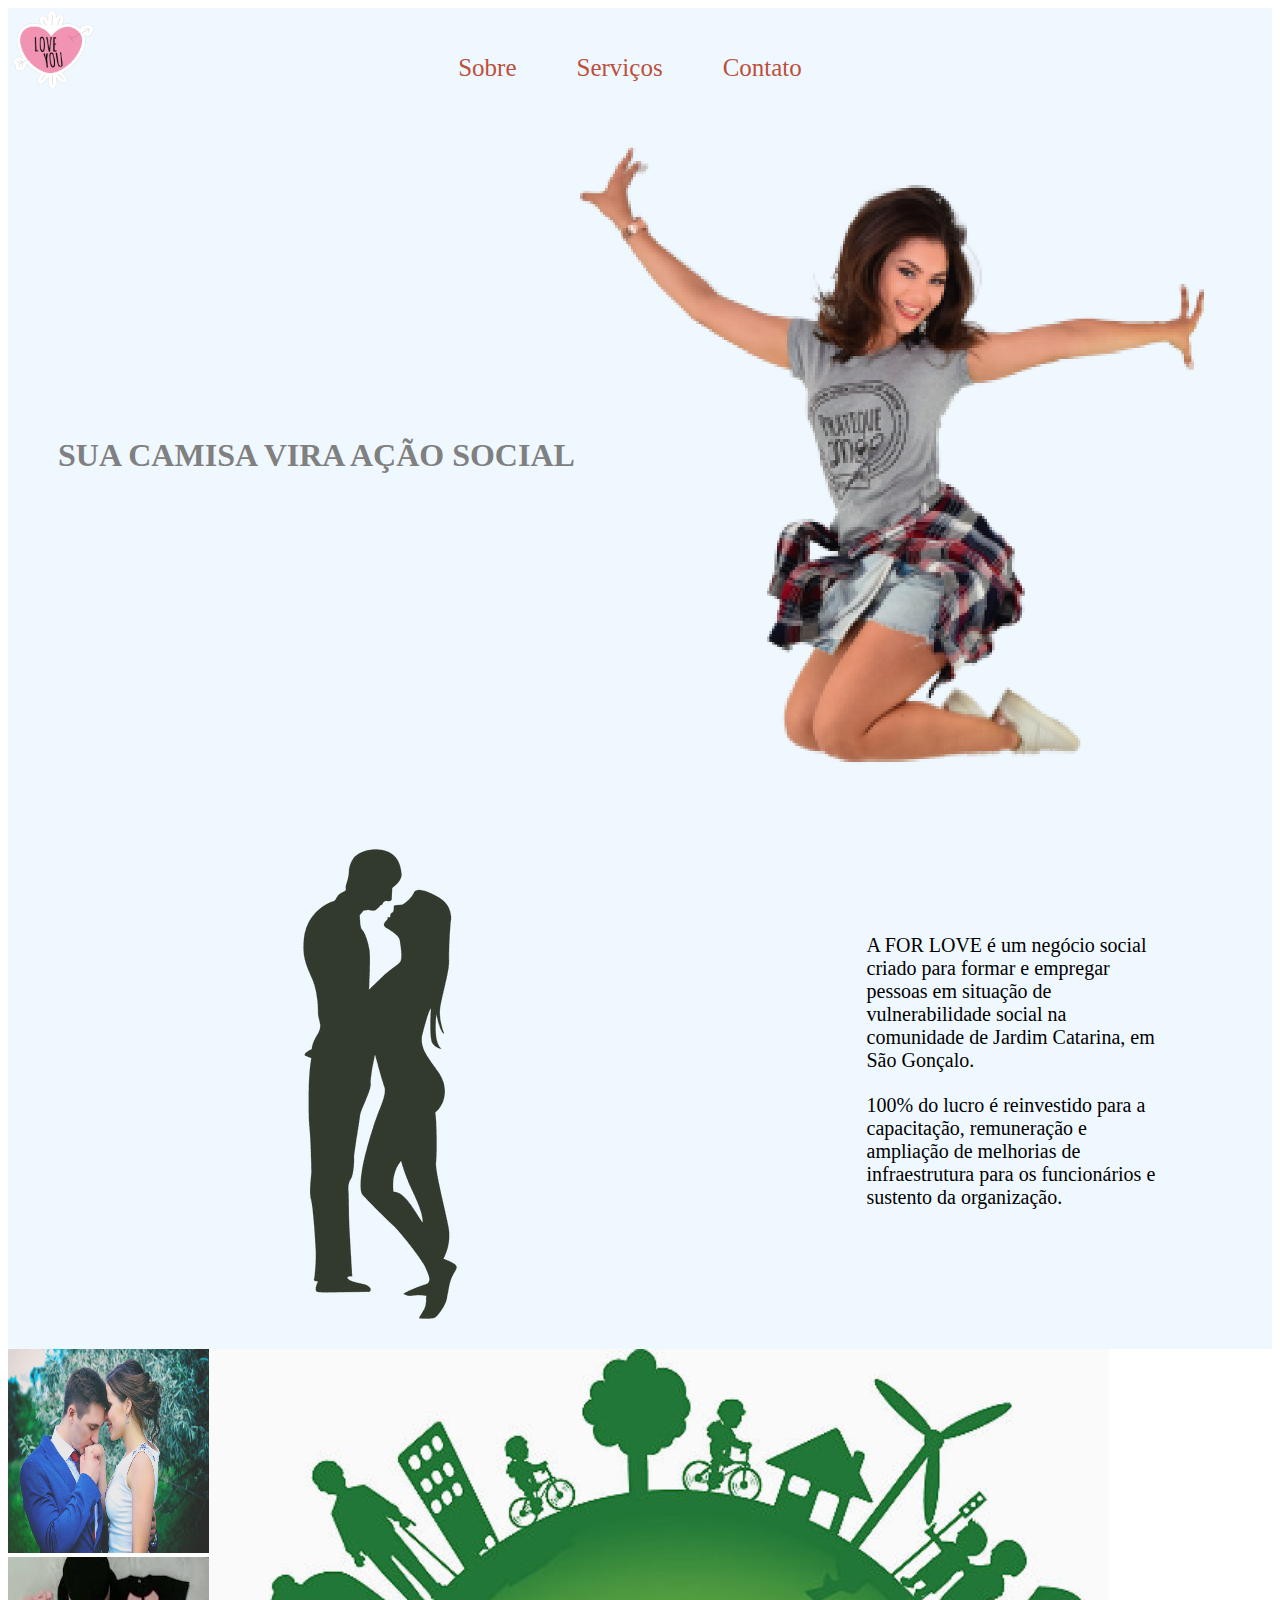
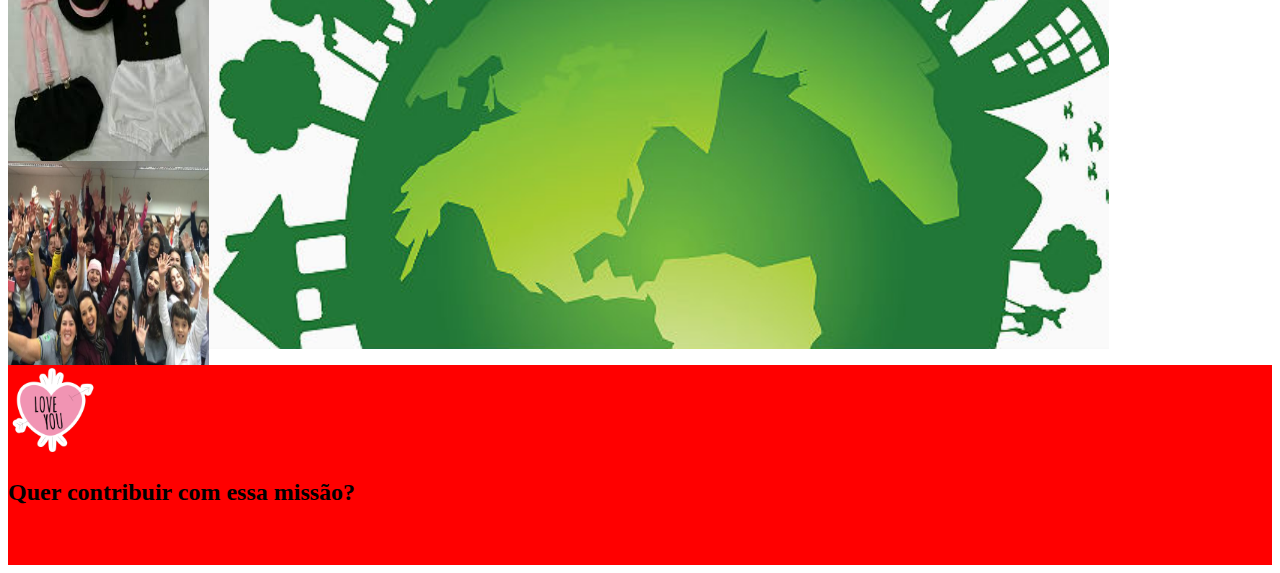
==== index.html @ 53ef21ca "atualizando trabalho final" ====
<!DOCTYPE html>
<html lang="pt-br">
	<head>
		<meta charset="utf-8">
		<link rel="stylesheet" href="./ASSETS/CSS/style.css">
		<title>Trabalho Final</title>
	</head>
	<body>
		<header>
				<div class="caixa-cabeça">
					<img class="img-love" src="./ASSETS/IMG/love.png">
					<nav>
						<ul>
							<li class="lista"><a href="">Sobre</a></li>
							<li class="lista"><a href="">Serviços</a></li>
							<li class="lista"><a href="">Contato</a></li>
						</ul>
					</nav>
				</div>
				<section class="um-sec">
					<h1>SUA CAMISA VIRA AÇÃO SOCIAL</h1>
					<img class="img-pulando" src="./ASSETS/IMG/pulando.png">
				</section>
				<section>
					    <div class="p">
						<div>
							<p>A FOR LOVE é um negócio social criado para formar e empregar pessoas em situação de vulnerabilidade social na comunidade de Jardim Catarina, em São Gonçalo.</p>
							<p>100% do lucro é reinvestido para a capacitação, remuneração e ampliação de melhorias de infraestrutura para os funcionários e sustento da organização.</p>
						</div>
					<img src="./ASSETS/IMG/abraçado.png">
				</section>
	
		</header>

		<!--Aqui começa a main do site-->
		<main>
			<section class="caixa-corpo">
				<div>
					<img class="imagem1" src="./ASSETS/IMG/casal.jpg">
					<img class="imagem2" src="./ASSETS/IMG/roupa.jpeg">
					<img class="imagem3" src="./ASSETS/IMG/galera.jpg"/>
				</div>
					<img class="imagem4" src="./ASSETS/IMG/sustentavel.jpg">
		 </section>
		</main>

		<!-- esse é o roda pé -->
		<footer class="caixa-pé">
			
				<img class="img-love1" src="./ASSETS/IMG/love.png">
				<h2>Quer contribuir com essa missão?</h2>
		</footer>
	</body>
</html>
---- ASSETS/CSS/style.css ----
header{
    background-color: 	#F0F8FF;

}
nav{
	display: flex;
	justify-content: center;
	width: 80vw;

}

.caixa-cabeça{
	display: flex;
    flex-direction: row;
    height: 83px;
    width: 100%;

}

a {
	text-decoration: none;
	color: #BC503B;
	height: 100px;

}

ul {
	list-style: none;
    display: flex;

}

.img-love {
	width: 90px;

}

.lista {
	display: inline;
	padding: 30px;
	font-size: 25px;

}

.um-sec {
	background-image: url("./ASSETS/IMG/fumaça.png");
	background-size: 80vw 80vh;
	display: flex;
	flex-direction: row;
	align-items: center;
	color: grey;
	height: 628px;
	width: 100%;
	margin: 50px;
} 

.img-pulando {
	height: 620px;
	width: 50%;
}

.p {
	display: flex;
	flex-direction: row-reverse;
	justify-content: space-around;
	align-items: center;
	height: 530px;
	width: 100%;
}

p {
	font-size: 20px;
	height: 140px;
	width: 290px;
}

.caixa-corpo{
	display: flex;
	flex-direction: row;

}

.imagem1{
	justify-content: space-around;
	width: 201px;
	height: 204px;
}

.imagem2{
	flex-direction: column;
	display: block;
	width: 201px;
	height: 204px;
}

.imagem3{
	flex-direction: column;
	display: block;
	width: 201px;
	height: 204px;
}

.imagem4{
	display: flex;
	flex-direction: row;
	width: 900px;
	height: 600px;
}
.caixa-pé{
	background-color: red;
	height: 200px;
    width: 100%;
}
.img-love1{
	width: 90px;


}
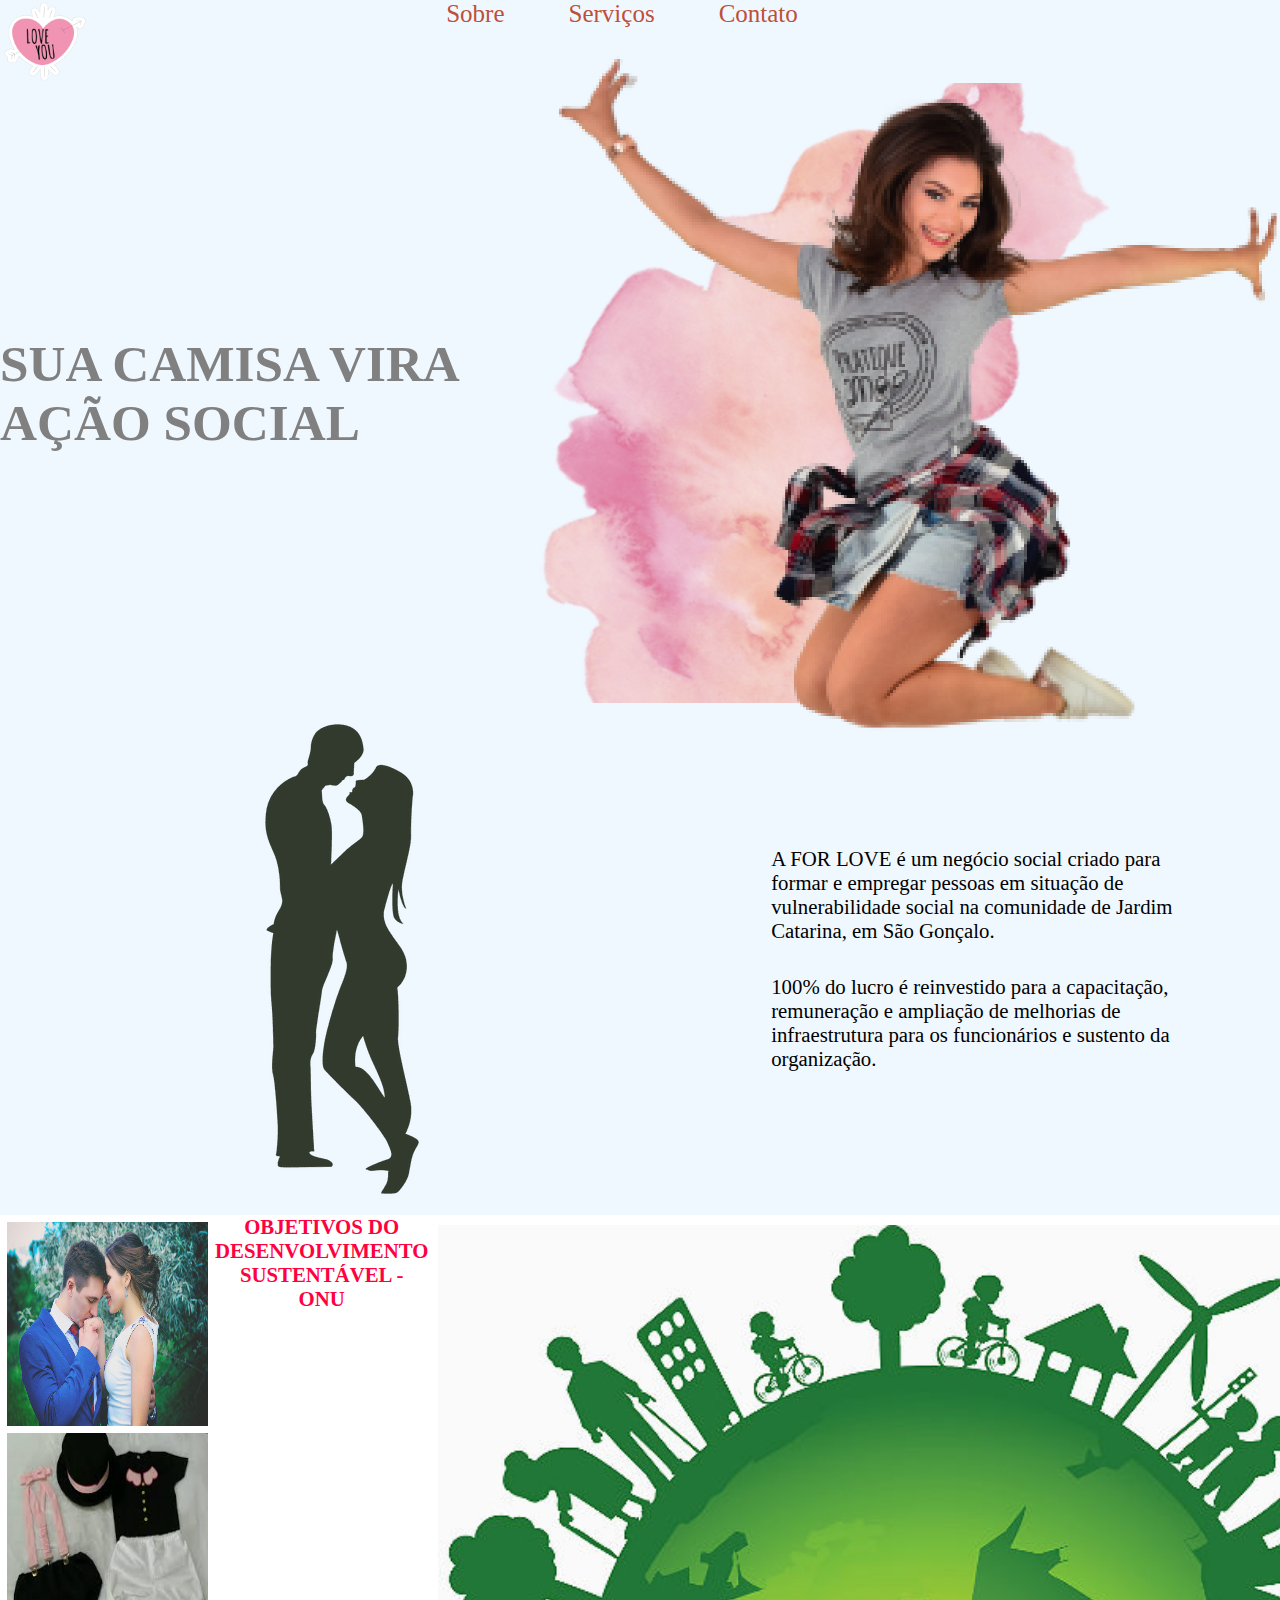
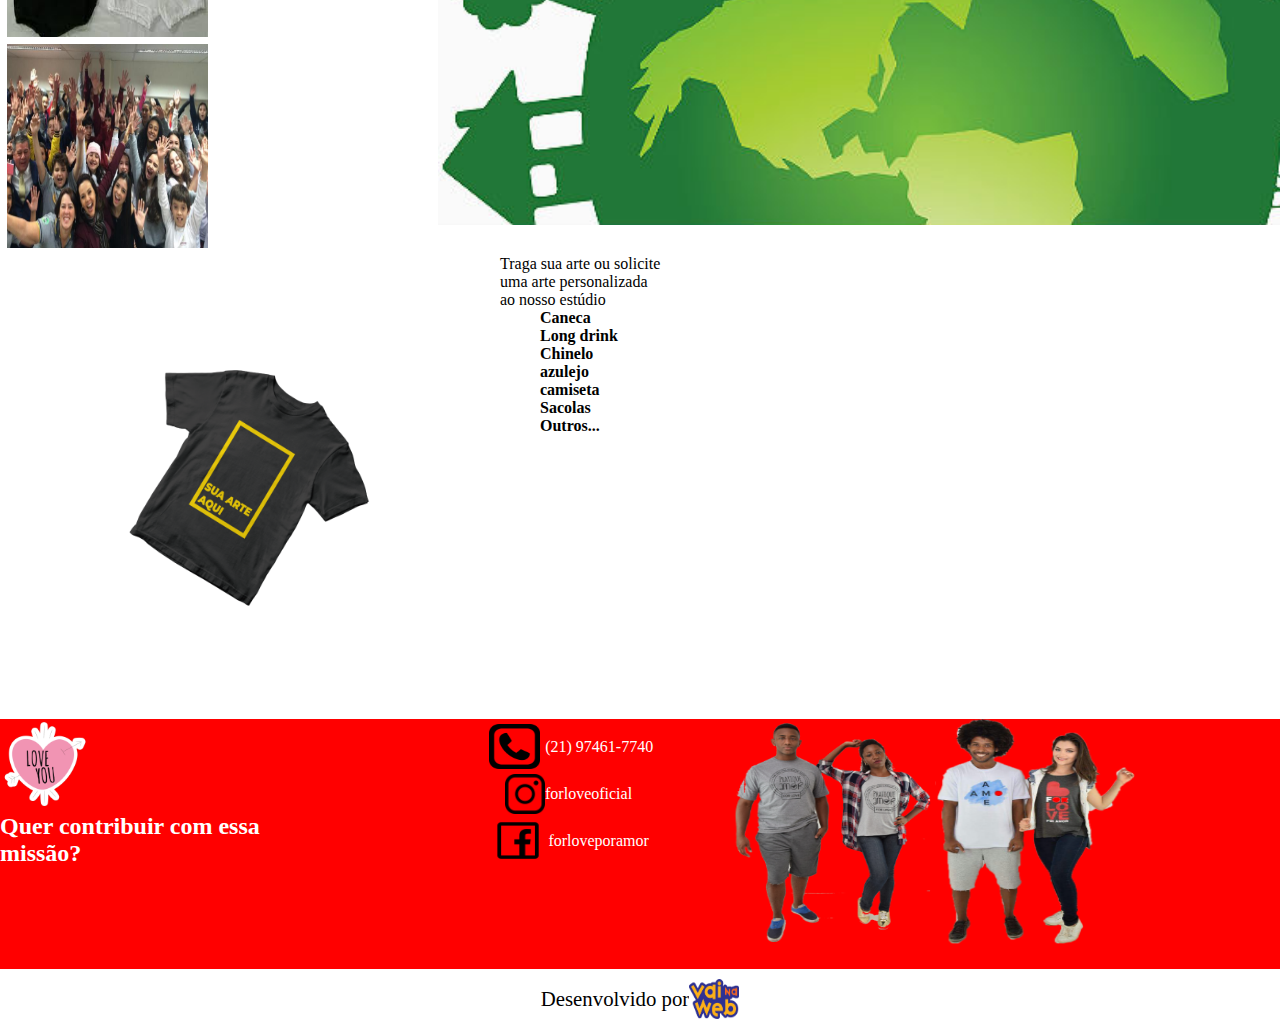
==== commit 601f7f6f: "continuação do trabalho final" ====
--- a/index.html
+++ b/index.html
@@ -2,53 +2,84 @@
 <html lang="pt-br">
 	<head>
 		<meta charset="utf-8">
-		<link rel="stylesheet" href="./ASSETS/CSS/style.css">
+		<link rel="stylesheet" href="./assets/css/style.css">
 		<title>Trabalho Final</title>
 	</head>
 	<body>
 		<header>
-				<div class="caixa-cabeça">
-					<img class="img-love" src="./ASSETS/IMG/love.png">
+				<div class="menu">
+					<img class="menu-image" src="./assets/img/love.png">
 					<nav>
 						<ul>
-							<li class="lista"><a href="">Sobre</a></li>
-							<li class="lista"><a href="">Serviços</a></li>
-							<li class="lista"><a href="">Contato</a></li>
+							<li class="menu-item"><a href="">Sobre</a></li>
+							<li class="menu-item"><a href="">Serviços</a></li>
+							<li class="menu-item"><a href="">Contato</a></li>
 						</ul>
 					</nav>
 				</div>
-				<section class="um-sec">
+				<section class="sub-topico">
 					<h1>SUA CAMISA VIRA AÇÃO SOCIAL</h1>
-					<img class="img-pulando" src="./ASSETS/IMG/pulando.png">
+					<img class="sub-topico-image" src="./assets/img/pulando.png">
 				</section>
-				<section>
-					    <div class="p">
-						<div>
+				<section class="container-forLove">
+						<div class="container-forLove-text">
 							<p>A FOR LOVE é um negócio social criado para formar e empregar pessoas em situação de vulnerabilidade social na comunidade de Jardim Catarina, em São Gonçalo.</p>
 							<p>100% do lucro é reinvestido para a capacitação, remuneração e ampliação de melhorias de infraestrutura para os funcionários e sustento da organização.</p>
 						</div>
-					<img src="./ASSETS/IMG/abraçado.png">
+					<img src="./assets/img/abracado.png">
 				</section>
-	
 		</header>
 
 		<!--Aqui começa a main do site-->
 		<main>
-			<section class="caixa-corpo">
-				<div>
-					<img class="imagem1" src="./ASSETS/IMG/casal.jpg">
-					<img class="imagem2" src="./ASSETS/IMG/roupa.jpeg">
-					<img class="imagem3" src="./ASSETS/IMG/galera.jpg"/>
+			<section class="image-gallery">
+				<div class="box-image">
+					<img class="box-image-itens" src="./assets/img/casal.jpg">
+					<img class="box-image-itens" src="./assets/img/roupa.jpeg">
+					<img class="box-image-itens" src="./assets/img/galera.jpg"/>
 				</div>
-					<img class="imagem4" src="./ASSETS/IMG/sustentavel.jpg">
+					<p class="sustentavel-img">OBJETIVOS DO DESENVOLVIMENTO SUSTENTÁVEL - ONU</p>
+					<img class="imagem4" src="./assets/img/sustentavel.jpg">
 		 </section>
 		</main>
-
+			<div class="contra-text">
+				<figure>
+				<img class="image1" src="./assets/img/blusa.png">
+				</figure>
+			<div>
+					<p class="listas">Traga sua arte ou solicite uma arte personalizada ao nosso estúdio</p>
+					<ul class="lista">
+						<li>Caneca</li>
+						<li>Long drink</li>
+						<li>Chinelo</li>
+						<li>azulejo</li>
+						<li>camiseta</li>
+						<li>Sacolas</li>
+						<li>Outros...</li>
+					</ul>
+			</div>
+			</div>
 		<!-- esse é o roda pé -->
-		<footer class="caixa-pé">
-			
-				<img class="img-love1" src="./ASSETS/IMG/love.png">
+		<footer class="footer">
+			<div class="footer-info">
+				<img class="footer-image" src="./assets/img/love.png">
 				<h2>Quer contribuir com essa missão?</h2>
+			</div>
+				<div class="info-contato">
+					<ul class="footers">
+						<li class="social-contato"><img class="footer-image1" src="./assets/img/telefone.png">(21) 97461-7740</li>
+						<li class="social-insta"><img class="footer-image2" src="./assets/img/insta.png">forloveoficial</li>
+						<li class="social-face"><img class="footer-image3" src="./assets/img/face.png">forloveporamor</li>
+					</ul>
+				</div>
+			<figure class="figura">
+					<img class="figura1" src="./assets/img/componente.png">
+					<img class="figura1" src="./assets/img/component.png">
+			</figure>
 		</footer>
+		<div class="finish">
+			<p>Desenvolvido por</p>
+			<img class="vnw" src="./assets/img/vnw.png">
+		</div>
 	</body>
 </html>--- a/assets/css/style.css
+++ b/assets/css/style.css
@@ -0,0 +1,222 @@
+* {
+	margin: 0;
+}
+
+header {
+   background-color: #F0F8FF;
+}
+
+nav {
+	width: 80vw;
+	display: flex;
+	justify-content: center;
+}
+
+.menu {
+    width: 100%;
+    height: 83px;
+	display: flex;
+    flex-direction: row;
+}
+
+a {
+	height: 100px;
+	text-decoration: none;
+	color: #BC503B;
+}
+
+
+.menu-image {
+	width: 90px;
+}
+
+.menu-item {
+	padding: 30px;
+	font-size: 25px;
+	display: inline;
+}
+
+.sub-topico {
+	width: 100%;
+	height: 620px;
+	color: #808080;
+	font-size: 1.6rem;
+	background-image: url("../img/fumaca.png");
+	background-repeat: no-repeat;
+	background-size: 70vw 100vh;
+	background-position: right;
+	display: flex;
+	flex-direction: row;
+	align-items: center;
+} 
+
+.sub-topico-image {
+	width: 60vw;
+	height: 75vh;
+}
+
+.container-forLove {
+	display: flex;
+	justify-content: space-around;
+	align-items: center;
+	flex-direction: row-reverse;
+}
+
+.container-forLove-text {
+	/*background-color: red;*/
+    width: 33%;
+    height: 290px;
+    display: flex;
+    align-items: center;
+    flex-direction: column;
+    justify-content: space-evenly;
+}
+
+p {
+	font-size: 1.3rem;
+}
+
+.image-gallery {
+	display: flex;
+	flex-direction: row;
+}
+
+.box-image {
+	
+}
+
+.box-image-itens {
+	margin: 7px;
+	width: 201px;
+	height: 204px;
+	display: flex;
+	flex-direction: column;
+	justify-content: space-around;
+}
+
+.sustentavel-img {
+	width: 250px;
+	color: #FF0040;
+	font-weight: bold;
+	display: flex;
+	text-align: center;
+
+}
+
+.imagem4 {
+	margin: 10px;
+	width: 100%;
+	height: 600px;
+	display: flex;
+	flex-direction: row;
+}
+
+.contra-text {
+	display: flex;
+}
+
+.image1 {
+	width: 500px;
+	height: 460px;
+}
+
+.listas {
+	width: 165px;
+	font-size: 1rem;
+}
+
+.lista {
+	font-weight: bold;
+	list-style: none;
+}
+
+.footer {
+	width: 100%;
+	height: 250px;
+	display: flex;
+	background-color: red;   
+}
+
+.footer-info {
+	width: 30%
+}
+
+.footer-image {
+	width: 90px;
+	height: 
+
+}
+
+h2 {
+	color: #FFFFFF;
+	width: 83%;
+}
+
+.info-contato {
+	width: 30%;
+}
+
+.footers {
+	color: #FFFFFF;
+	display: flex;
+	flex-direction: column;
+	justify-content: center;
+	align-items: center;
+}
+
+.social-contato {
+	display: flex;
+    justify-content: center;
+    align-items: center;
+}
+
+.social-insta {
+	display: flex;
+    justify-content: center;
+    align-items: center;
+}
+
+.social-face {
+	display: flex;
+    justify-content: center;
+    align-items: center;
+}
+
+.footer-image1 {
+	margin: 5px;
+	width: 4vw;
+	height: 5vh;
+}
+
+.footer-image2 {
+	width: 40px;
+	height: 40px;
+}
+
+.footer-image3 {
+	width: 60px;
+	height: 53px;
+}
+
+.figura {
+	width: 45%;
+	height:10%;
+}
+
+.figura1 {
+	width: 200px;
+	height: 225px;
+}
+
+.finish {
+	margin: 10px;
+	display: flex;
+	justify-content: center;
+	align-items: center;
+	text-align: center;
+}
+
+.vnw {
+	width: 50px;
+	height: 40px;
+}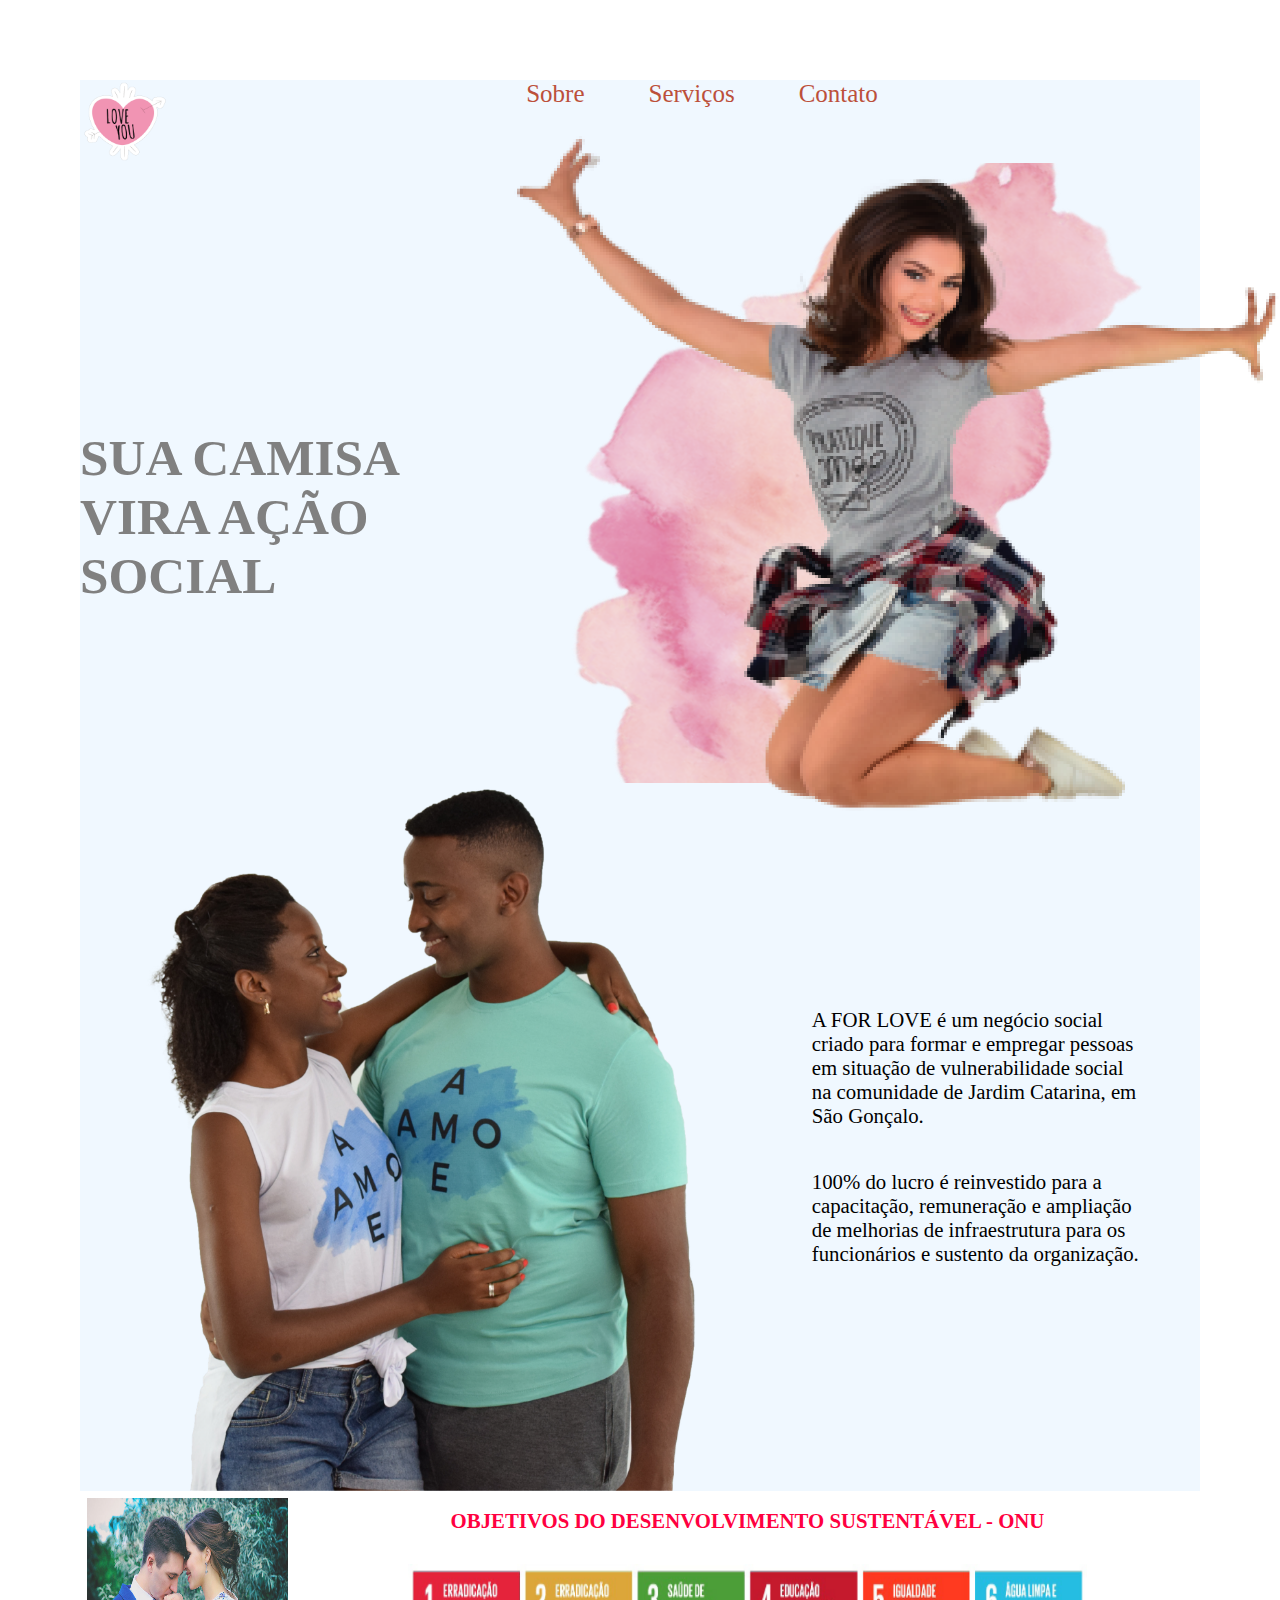
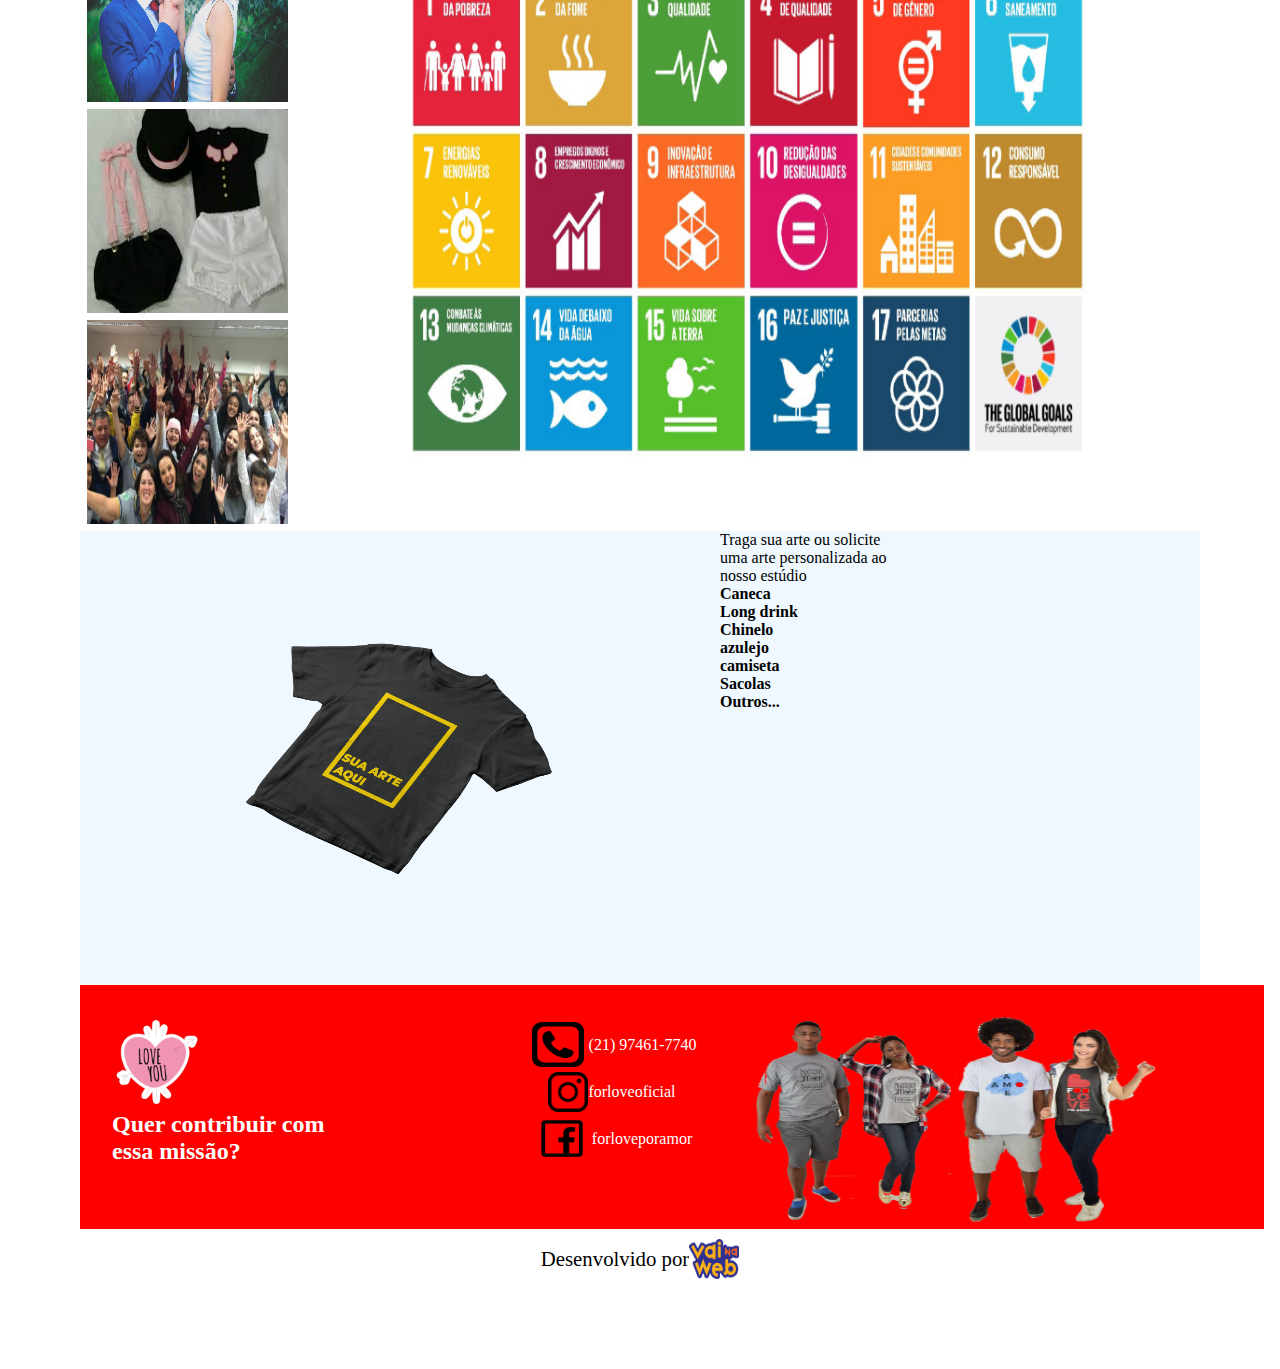
==== commit 2ff69544: "atualização  das imagens" ====
--- a/index.html
+++ b/index.html
@@ -3,7 +3,8 @@
 	<head>
 		<meta charset="utf-8">
 		<link rel="stylesheet" href="./assets/css/style.css">
-		<title>Trabalho Final</title>
+		<meta name="viewport" content="width=device-width, user-scalable=1.0">
+		<title>For Love</title>
 	</head>
 	<body>
 		<header>
@@ -18,7 +19,7 @@
 					</nav>
 				</div>
 				<section class="sub-topico">
-					<h1>SUA CAMISA VIRA AÇÃO SOCIAL</h1>
+					<h1 class="title">SUA CAMISA VIRA AÇÃO SOCIAL</h1>
 					<img class="sub-topico-image" src="./assets/img/pulando.png">
 				</section>
 				<section class="container-forLove">
@@ -38,8 +39,10 @@
 					<img class="box-image-itens" src="./assets/img/roupa.jpeg">
 					<img class="box-image-itens" src="./assets/img/galera.jpg"/>
 				</div>
-					<p class="sustentavel-img">OBJETIVOS DO DESENVOLVIMENTO SUSTENTÁVEL - ONU</p>
-					<img class="imagem4" src="./assets/img/sustentavel.jpg">
+				<div class="paragrafy-img">
+					<p class="reciclagem">OBJETIVOS DO DESENVOLVIMENTO SUSTENTÁVEL - ONU</p>
+					<img class="imagem4" src="./assets/img/reciclagem.png">
+				</div>
 		 </section>
 		</main>
 			<div class="contra-text">
--- a/assets/css/style.css
+++ b/assets/css/style.css
@@ -4,6 +4,10 @@
 
 header {
    background-color: #F0F8FF;
+}
+
+body {
+	padding: 80px;
 }
 
 nav {
@@ -18,6 +22,12 @@
 	display: flex;
     flex-direction: row;
 }
+
+	@media (min-width: 786px) {
+		.menu {
+			
+		}
+	}
 
 a {
 	height: 100px;
@@ -37,7 +47,7 @@
 }
 
 .sub-topico {
-	width: 100%;
+	width: 110%;
 	height: 620px;
 	color: #808080;
 	font-size: 1.6rem;
@@ -50,6 +60,12 @@
 	align-items: center;
 } 
 
+.title {
+	width: 35%;
+	height: 10vh;
+	font-weight: bold;
+}
+
 .sub-topico-image {
 	width: 60vw;
 	height: 75vh;
@@ -64,8 +80,8 @@
 
 .container-forLove-text {
 	/*background-color: red;*/
-    width: 33%;
-    height: 290px;
+    width: 30%;
+    height: 340px;
     display: flex;
     align-items: center;
     flex-direction: column;
@@ -94,45 +110,55 @@
 	justify-content: space-around;
 }
 
-.sustentavel-img {
-	width: 250px;
+.paragrafy-img {
+	display: flex;
+	flex-direction: column;
+	justify-content: center;
+	align-items: center;
+}
+
+.reciclagem {
+	/*width: 250px;*/
+	height: 0vh;
 	color: #FF0040;
 	font-weight: bold;
 	display: flex;
 	text-align: center;
-
 }
 
 .imagem4 {
-	margin: 10px;
+	margin: 55px;
+	width: 75%;
+	height: 55vh;
+	display: flex;
+	flex-direction: row;
+}
+
+.contra-text {
+	background-color: #F0F8FF;
+	display: flex;
+}
+
+.image1 {
+	width: 50vw;
+	height: 50vh;
+}
+
+.listas {
+	width: 40%;
+	font-size: 1rem;
+}
+
+.lista {
+	padding: 0;
+	font-weight: bold;
+	list-style: none;
+}
+
+.footer {
+	padding: 2rem;
 	width: 100%;
-	height: 600px;
-	display: flex;
-	flex-direction: row;
-}
-
-.contra-text {
-	display: flex;
-}
-
-.image1 {
-	width: 500px;
-	height: 460px;
-}
-
-.listas {
-	width: 165px;
-	font-size: 1rem;
-}
-
-.lista {
-	font-weight: bold;
-	list-style: none;
-}
-
-.footer {
-	width: 100%;
-	height: 250px;
+	height: 180px;
 	display: flex;
 	background-color: red;   
 }
@@ -143,13 +169,11 @@
 
 .footer-image {
 	width: 90px;
-	height: 
-
 }
 
 h2 {
 	color: #FFFFFF;
-	width: 83%;
+	width: 75%;
 }
 
 .info-contato {
@@ -186,26 +210,29 @@
 	margin: 5px;
 	width: 4vw;
 	height: 5vh;
+	font-weight: bold;
 }
 
 .footer-image2 {
 	width: 40px;
 	height: 40px;
+	font-weight: bold;
 }
 
 .footer-image3 {
 	width: 60px;
 	height: 53px;
+	font-weight: bold;
 }
 
 .figura {
 	width: 45%;
-	height:10%;
+	height: 10%;
 }
 
 .figura1 {
 	width: 200px;
-	height: 225px;
+	height: 205px;
 }
 
 .finish {
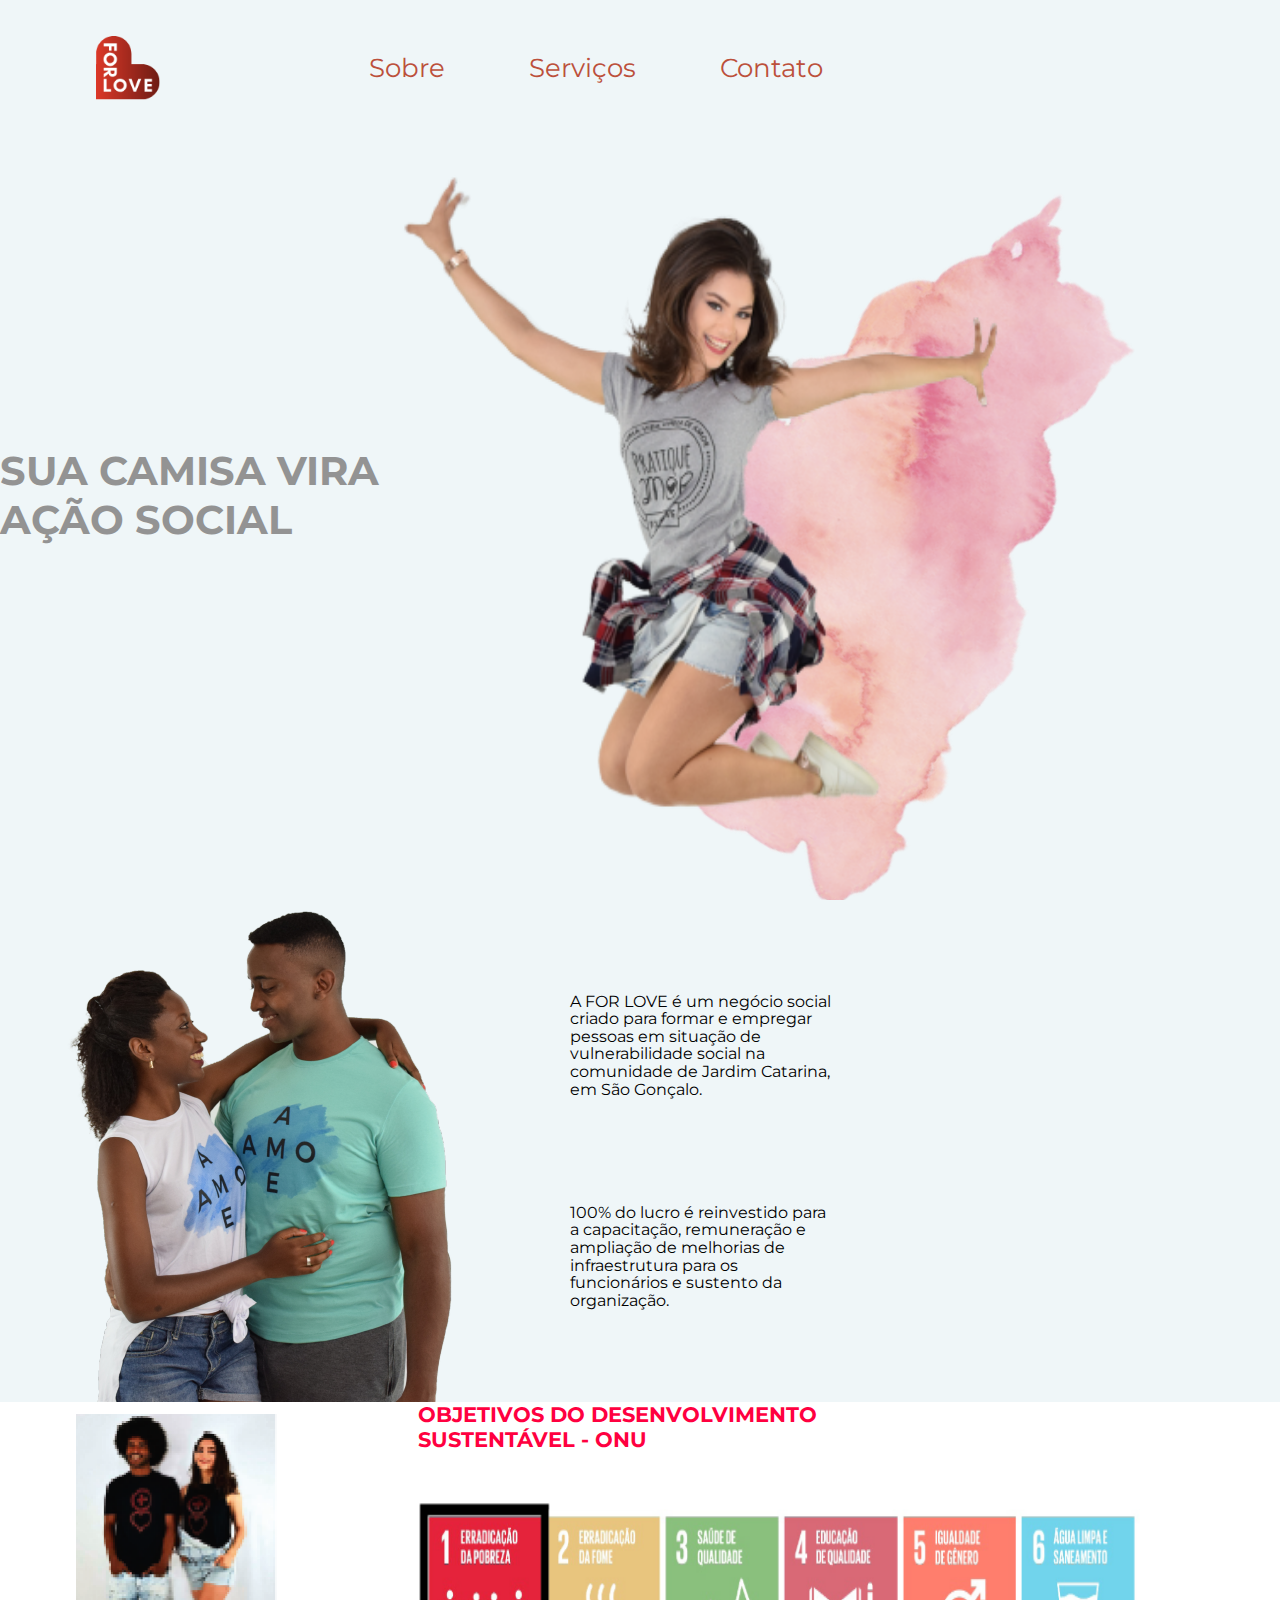
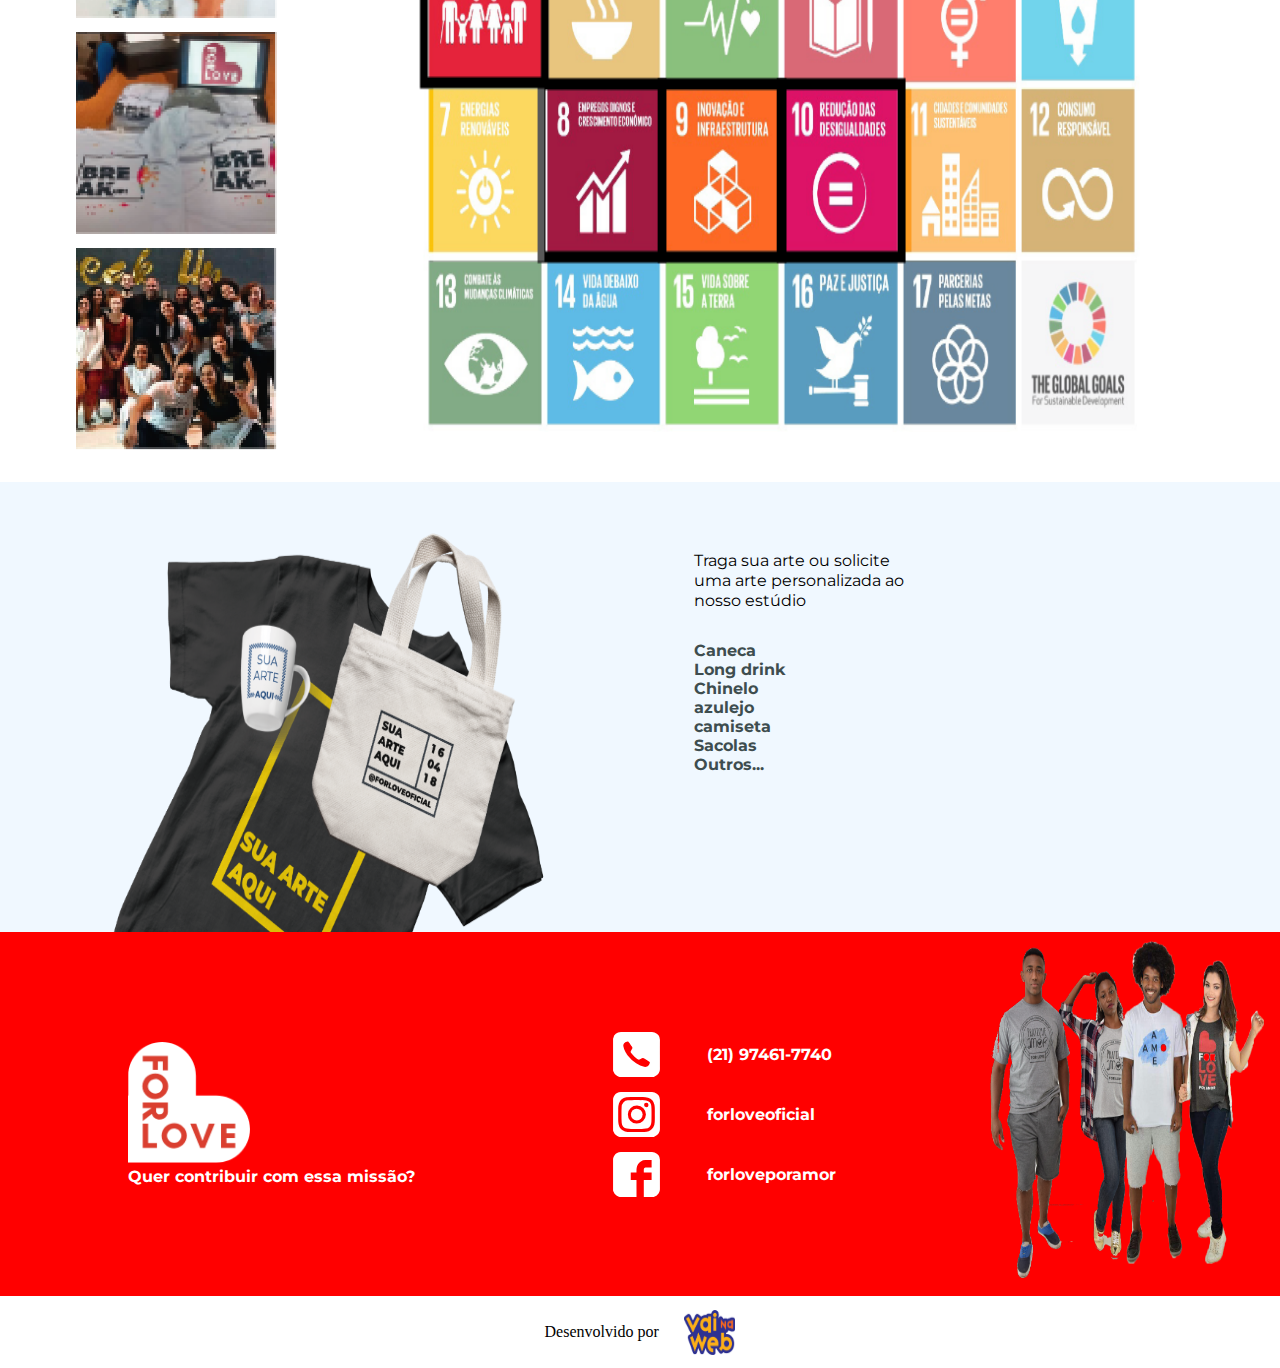
==== commit 75ed2795: "alteração no meu footer" ====
--- a/index.html
+++ b/index.html
@@ -1,55 +1,62 @@
-<!DOCTYPE html>
+ 		<!DOCTYPE html>
 <html lang="pt-br">
 	<head>
 		<meta charset="utf-8">
 		<link rel="stylesheet" href="./assets/css/style.css">
+		<link href="https://fonts.googleapis.com/css?family=Montserrat" rel="stylesheet">
+		<link href="https://fonts.googleapis.com/css?family=Montserrat:800" rel="stylesheet">
+		<link href="https://fonts.googleapis.com/css?family=Montserrat" rel="stylesheet">
+		<link href="https://fonts.googleapis.com/css?family=Montserrat:600" rel="stylesheet">
 		<meta name="viewport" content="width=device-width, user-scalable=1.0">
 		<title>For Love</title>
 	</head>
 	<body>
-		<header>
-				<div class="menu">
-					<img class="menu-image" src="./assets/img/love.png">
-					<nav>
-						<ul>
-							<li class="menu-item"><a href="">Sobre</a></li>
-							<li class="menu-item"><a href="">Serviços</a></li>
-							<li class="menu-item"><a href="">Contato</a></li>
-						</ul>
-					</nav>
+		<header class="header">
+			<div class="wrapper-menu">
+				<figure class="box-img">
+					<img class="menu-image" src="./assets/img/Grupo 5.png">
+				</figure>
+				<nav class="menu">
+					<ul class="menu-list">
+						<li class="menu-item"><a href="">Sobre</a></li>
+						<li class="menu-item"><a href="">Serviços</a></li>
+						<li class="menu-item"><a href="">Contato</a></li>
+					</ul>
+				</nav>
+			</div>
+			<div class="home">
+				<div class="box-home">
+					<h1 class="home-title">SUA CAMISA VIRA<br> AÇÃO SOCIAL</h1>
+					<img class="home-image" src="./assets/img/pulando.png">
 				</div>
-				<section class="sub-topico">
-					<h1 class="title">SUA CAMISA VIRA AÇÃO SOCIAL</h1>
-					<img class="sub-topico-image" src="./assets/img/pulando.png">
-				</section>
+			</div>
+		</header>
+		<main>
 				<section class="container-forLove">
 						<div class="container-forLove-text">
 							<p>A FOR LOVE é um negócio social criado para formar e empregar pessoas em situação de vulnerabilidade social na comunidade de Jardim Catarina, em São Gonçalo.</p>
+							<br>
 							<p>100% do lucro é reinvestido para a capacitação, remuneração e ampliação de melhorias de infraestrutura para os funcionários e sustento da organização.</p>
 						</div>
-					<img src="./assets/img/abracado.png">
+					<img class="container-forLove-img" src="./assets/img/abracado.png">
 				</section>
-		</header>
-
-		<!--Aqui começa a main do site-->
-		<main>
 			<section class="image-gallery">
 				<div class="box-image">
-					<img class="box-image-itens" src="./assets/img/casal.jpg">
-					<img class="box-image-itens" src="./assets/img/roupa.jpeg">
-					<img class="box-image-itens" src="./assets/img/galera.jpg"/>
+					<img class="box-image-itens" src="./assets/img/casal.png">
+					<img class="box-image-itens" src="./assets/img/roupa.png">
+					<img class="box-image-itens" src="./assets/img/galera.png"/>
 				</div>
 				<div class="paragrafy-img">
-					<p class="reciclagem">OBJETIVOS DO DESENVOLVIMENTO SUSTENTÁVEL - ONU</p>
+					<h2 class="reciclagem">OBJETIVOS DO DESENVOLVIMENTO<br> SUSTENTÁVEL - ONU</h2>
 					<img class="imagem4" src="./assets/img/reciclagem.png">
 				</div>
 		 </section>
 		</main>
 			<div class="contra-text">
 				<figure>
-				<img class="image1" src="./assets/img/blusa.png">
+				<img class="image1" src="./assets/img/blusa-mobile.png">
 				</figure>
-			<div>
+			<div class="box-art">
 					<p class="listas">Traga sua arte ou solicite uma arte personalizada ao nosso estúdio</p>
 					<ul class="lista">
 						<li>Caneca</li>
@@ -62,27 +69,27 @@
 					</ul>
 			</div>
 			</div>
-		<!-- esse é o roda pé -->
 		<footer class="footer">
-			<div class="footer-info">
-				<img class="footer-image" src="./assets/img/love.png">
-				<h2>Quer contribuir com essa missão?</h2>
-			</div>
+			<div class="roda-pé">
+				<div class="footer-info">
+					<img class="footer-image" src="./assets/img/logobranca.png">
+					<h2>Quer contribuir com essa missão?</h2>
+				</div>
 				<div class="info-contato">
 					<ul class="footers">
-						<li class="social-contato"><img class="footer-image1" src="./assets/img/telefone.png">(21) 97461-7740</li>
-						<li class="social-insta"><img class="footer-image2" src="./assets/img/insta.png">forloveoficial</li>
-						<li class="social-face"><img class="footer-image3" src="./assets/img/face.png">forloveporamor</li>
+						<li class="social"><img class="footer-image1" src="./assets/img/telefone.svg">(21) 97461-7740</li>
+						<li class="social"><img class="footer-image1" src="./assets/img/instagram.svg">forloveoficial</li>
+						<li class="social"><img class="footer-image1" src="./assets/img/facebook.svg">forloveporamor</li>
 					</ul>
 				</div>
-			<figure class="figura">
-					<img class="figura1" src="./assets/img/componente.png">
-					<img class="figura1" src="./assets/img/component.png">
-			</figure>
+					<figure class="figure-footer">
+						<img class="figure-footerTime" src="./assets/img/time.png">
+					</figure>
+				</div>
+			<div class="finish">
+				<p class="finish-paragrafy">Desenvolvido por</p>
+				<img class="vnw" src="./assets/img/vnw.png">
+			</div>
 		</footer>
-		<div class="finish">
-			<p>Desenvolvido por</p>
-			<img class="vnw" src="./assets/img/vnw.png">
-		</div>
 	</body>
 </html>--- a/assets/css/style.css
+++ b/assets/css/style.css
@@ -3,11 +3,12 @@
 }
 
 header {
-   background-color: #F0F8FF;
+   
 }
 
 body {
-	padding: 80px;
+	width: 100%;
+	background-color: #EFF6F8;
 }
 
 nav {
@@ -16,234 +17,593 @@
 	justify-content: center;
 }
 
+/*Novo*/
+
+.header {
+	width: 100%;
+	height: 100vh;
+}
+
+.wrapper-menu {
+	width: 100%;
+	height: 15vh;
+	display: flex;
+
+}
+
+	@media (max-width: 768px){
+		.wrapper-menu {
+		background-color: #FFFFFF;
+		
+		}
+	}
+
+.box-img {
+    width: 15%;
+    display: flex;
+    justify-content: center;
+    align-items: center;
+
+}
+
+@media (max-width: 768px){
+	.box-img {
+		width: 22vw;
+		
+
+	}
+}
+
+.menu-image {
+	margin-left: 5vw;
+	width: 5vw;
+
+}
+
+@media (max-width: 768px){
+	.menu-image {
+		width: 13vw;
+		height: 7vh;
+
+	}
+}
+
 .menu {
-    width: 100%;
-    height: 83px;
-	display: flex;
-    flex-direction: row;
-}
-
-	@media (min-width: 786px) {
-		.menu {
-			
-		}
-	}
+    width: 60%;
+    height: 15vh;
+	display: flex;
+    align-items: center;
+}
+
+@media (max-width: 768px) {
+	.menu {
+		padding: 0;
+		width: 70%;
+		background-color: #FFFFFF;
+
+	}
+}
+
+.menu-list {
+	width: 70%;
+	display: flex;
+	align-items: center;
+	justify-content: space-around;
+}
+
+@media (max-width: 768px){
+	.menu-list {
+		width: 100%;
+		justify-content: space-between;
+
+	}
+}
 
 a {
-	height: 100px;
 	text-decoration: none;
 	color: #BC503B;
-}
-
-
-.menu-image {
-	width: 90px;
+	display: flex;
+	align-items: center;
 }
 
 .menu-item {
-	padding: 30px;
-	font-size: 25px;
+	font-size: 1.62rem;
 	display: inline;
-}
-
-.sub-topico {
-	width: 110%;
-	height: 620px;
-	color: #808080;
-	font-size: 1.6rem;
+	font-family: 'Montserrat', sans-serif;
+}
+
+@media (max-width: 768px){
+		.menu-item {
+		font-size: 0.75rem;
+
+		}
+	}
+
+.home {
+	height:85vh;
 	background-image: url("../img/fumaca.png");
 	background-repeat: no-repeat;
-	background-size: 70vw 100vh;
+	background-size: 60vw 90vh;
 	background-position: right;
-	display: flex;
-	flex-direction: row;
+}
+
+@media (max-width: 768px){
+	.home {
+		width: 100%;
+		height: 80vh;
+		display: flex;
+		align-items: flex-end;
+		background-size: 100vw 78vh;
+		
+	}
+}
+
+.box-home {
+	display: flex;
+	/*justify-content: center;*/
 	align-items: center;
-} 
-
-.title {
-	width: 35%;
-	height: 10vh;
-	font-weight: bold;
-}
-
-.sub-topico-image {
-	width: 60vw;
-	height: 75vh;
-}
-
+}
+
+@media (max-width: 768px){
+	.box-home {
+		flex-direction: column-reverse;
+			
+	}
+}
+
+.home-title {
+	color: #939393;
+	/*margin: 60px;*/
+	font-size: 2.5rem;
+	font-family: 'Montserrat', sans-serif;
+}
+
+@media (max-width: 768px){
+	.home-title {
+		width: 85%;
+		font-size: 2rem;
+	}
+}
+
+.home-image {
+	width: 50%;
+	height: 80vh;
+}
+
+@media (max-width: 768px){
+	.home-image {
+		width: 90%;
+		height: 50vh;
+
+	}
+}
+
+/* Antigo*/
 .container-forLove {
-	display: flex;
+	width: 70%;
+	display: flex;
+	/*background-color: #EFF6F8;*/
 	justify-content: space-around;
 	align-items: center;
 	flex-direction: row-reverse;
 }
 
+@media (max-width: 768px){
+		.container-forLove {
+		width: 100%;
+		height: 140vh;
+		flex-direction: column;
+			
+		}
+	}
+
 .container-forLove-text {
-	/*background-color: red;*/
     width: 30%;
-    height: 340px;
+    height: 45vh;
+    line-height: 1.1rem;
     display: flex;
     align-items: center;
     flex-direction: column;
     justify-content: space-evenly;
-}
+    font-family: 'Montserrat', sans-serif;
+}
+
+@media (max-width: 768px){
+		.container-forLove-text {
+		height: 65vh;
+		width: 75%;
+		line-height: 2.3rem;
+
+		}
+	}
 
 p {
-	font-size: 1.3rem;
-}
+	font-size: 1rem;
+}
+
+@media (max-width: 768px){
+		.container-forLove-img {
+		height: 65vh;
+		width: 85%;
+
+		}
+	}
 
 .image-gallery {
+	padding-left: 5vw;
+	background-color: #FFFFFF;
+	/*width: 100%;*/
 	display: flex;
 	flex-direction: row;
 }
 
+@media (max-width: 768px){
+	.image-gallery {
+		margin: 5vw 0;
+		width: 100%;
+		flex-direction: column-reverse;
+			
+	}
+}
+
 .box-image {
-	
+
+}
+
+@media (max-width: 768px){
+	.box-image {
+		margin: 0;
+		width: 100%;
+		height: 25vh;
+		display: flex;
+		justify-content: space-between;
+		align-items: center;
+			
+	}
 }
 
 .box-image-itens {
-	margin: 7px;
-	width: 201px;
-	height: 204px;
+	margin: 12px;
+	width: 12.56rem;
+	height: 12.75rem;
 	display: flex;
 	flex-direction: column;
 	justify-content: space-around;
 }
 
+@media (max-width: 768px){
+	.box-image-itens {
+		margin: 0;
+		height: 20vh;
+		width: 32%;
+		display: flex;
+		flex-direction: row;
+			
+	}
+}
+
 .paragrafy-img {
+	width: 100%;
 	display: flex;
 	flex-direction: column;
 	justify-content: center;
 	align-items: center;
 }
+@media (max-width: 768px){
+	.paragrafy-img {
+		/*flex-direction: column;*/
+			
+	}
+}
 
 .reciclagem {
-	/*width: 250px;*/
-	height: 0vh;
+	width: 74%;
 	color: #FF0040;
-	font-weight: bold;
-	display: flex;
-	text-align: center;
+	font-size: 1.3rem;
+	display: flex;
+	font-family: 'Montserrat', sans-serif;
+}
+
+@media (max-width: 768px){
+	.reciclagem {
+		width: 77%;
+		height: 20vh;
+		align-items: center;
+			
+	}
 }
 
 .imagem4 {
-	margin: 55px;
-	width: 75%;
-	height: 55vh;
-	display: flex;
-	flex-direction: row;
+	width: 80%;
+	height: 70vh;
+}
+
+@media (max-width: 768px){
+	.imagem4 {
+		height: 30vh;
+		width: 100%;
+		display: flex;
+		align-items: center;
+			
+	}
 }
 
 .contra-text {
+	height: 50vh;
 	background-color: #F0F8FF;
 	display: flex;
+	justify-content: space-around;
+}
+
+@media (max-width: 768px){
+	.contra-text {
+		align-items: center;
+		justify-content: center;
+		flex-direction: column-reverse;
+			
+	}
 }
 
 .image1 {
-	width: 50vw;
+	width: 40vw;
 	height: 50vh;
+}
+
+@media (max-width: 768px){
+	.image1 {
+		width: 100%;
+		height: 40vh;
+		display: flex;
+		align-items: center;
+
+			
+	}
+}
+
+.box-art {
+    height: 40vh;
+	display: flex;
+    flex-direction: column;
+    justify-content: center;
+    font-family: 'Montserrat', sans-serif;
+}
+
+@media (max-width: 768px){
+	.box-art {
+		width: 100%;
+		height: 40vh;
+		align-items: center;
+		justify-content: center;
+
+	}
+
 }
 
 .listas {
 	width: 40%;
+	height: 25%;
+	line-height: 1.25rem;
 	font-size: 1rem;
+}
+
+
+@media (max-width: 768px){
+	.listas {
+		height: 13vh;
+		width: 60%;
+		color: #3E4D4F;
+
+	}
 }
 
 .lista {
 	padding: 0;
+	color: #3E4D4F;
 	font-weight: bold;
 	list-style: none;
 }
 
+@media (max-width: 768px){
+	.lista {
+		height: 15vh;
+		width: 60%;
+		display: flex;
+		flex-direction: column;
+			
+	}
+}
+
 .footer {
-	padding: 2rem;
 	width: 100%;
-	height: 180px;
-	display: flex;
-	background-color: red;   
+	display: flex;
+	background-color: red;
+	flex-direction: column;   
+}
+
+@media (max-width: 768px) {
+	.footer {
+		width: 100%;
+		height: 100vh;
+		flex-direction: column;
+			
+	}
+}
+
+.roda-pé {
+/*	height: 100%;
+	width: 80vw;*/
+	display: flex;
+	align-items: center;
+	justify-content: space-around;
+	flex-direction: row;
+}
+
+@media (max-width: 768px) {
+	.roda-pé {
+		width: 100%;
+		height: 70vh;
+			
+	}
 }
 
 .footer-info {
-	width: 30%
+	margin-left: 10vw;
+	width: 45%;
+}
+
+@media (max-width: 768px) {
+	.footer-info {
+		margin: 0;
+		height: 80%;
+		width: 100%;
+		display: flex;
+		align-items: center;
+		flex-direction: column;
+		justify-content: space-evenly;
+		
+	}
 }
 
 .footer-image {
-	width: 90px;
+	width: 30%;
+}
+
+@media (max-width: 768px) {
+	.footer-image {
+		width: 40%;
+		height: 20vh;
+		
+	}
 }
 
 h2 {
 	color: #FFFFFF;
 	width: 75%;
+	font-size: 1rem;
+	font-family: 'Montserrat', sans-serif;
+}
+
+@media (max-width: 768px) {
+	h2 {
+		width: 80%;
+		font-size: 1.5rem;
+		text-align: center;
+		
+	}
 }
 
 .info-contato {
-	width: 30%;
+	width: 50%;
+	height: 20vh;
+	color: #FFFFFF;
+	display: flex;
+	flex-direction: column;
+	align-content: space-around; 
+	justify-content: center;
+}
+
+@media (max-width: 768px){
+	.info-contato {
+		width: 100%;
+	    height: 35%;
+	    align-items: center;
+	    align-self: flex-end;
+	    font-size: 1.3rem;
+		
+	}
 }
 
 .footers {
+	height: 100%;
 	color: #FFFFFF;
 	display: flex;
 	flex-direction: column;
+	justify-content: space-around; 
+	font-weight: bold;
+	font-family: 'Montserrat', sans-serif;
+}
+
+@media (max-width: 768px) {
+	.footers {
+		width: 70%;
+		align-items: center;
+		
+	}
+}
+
+.social {
+	display: flex;
+    align-items: center;
+}
+
+@media (max-width: 768px) {
+	.social {
+		height: 85vh;
+		
+	}
+}
+
+.footer-image1 {
+	margin-right: 0.4rem;
+	width: 31%;
+	height: 5vh;
+	font-weight: bold;
+}
+
+@media (max-width: 768px) {
+	.footer-image1 {
+		height: 85vh;
+		
+	}
+}
+
+.figure-footer {
+	/*width: 45%;
+	height: 10%;*/
+}
+
+.figure-footerTime {
+	width: 100%;
+	height: 40vh;
+}
+
+@media (max-width: 768px){
+	.figure-footerTime {
+		display: none;
+
+	}
+}
+
+.finish {
+	height: 8vh;
+	display: flex;
 	justify-content: center;
 	align-items: center;
-}
-
-.social-contato {
-	display: flex;
-    justify-content: center;
-    align-items: center;
-}
-
-.social-insta {
-	display: flex;
-    justify-content: center;
-    align-items: center;
-}
-
-.social-face {
-	display: flex;
-    justify-content: center;
-    align-items: center;
-}
-
-.footer-image1 {
-	margin: 5px;
+	background-color: #FFFFFF;
+}
+
+@media (max-width: 768px){
+	.finish {
+		height: 8%;
+		width: 100%;
+
+	}
+}
+
+.finish-paragrafy {
+	padding-right: 2vw;
+}
+
+.vnw {
 	width: 4vw;
-	height: 5vh;
-	font-weight: bold;
-}
-
-.footer-image2 {
-	width: 40px;
-	height: 40px;
-	font-weight: bold;
-}
-
-.footer-image3 {
-	width: 60px;
-	height: 53px;
-	font-weight: bold;
-}
-
-.figura {
-	width: 45%;
-	height: 10%;
-}
-
-.figura1 {
-	width: 200px;
-	height: 205px;
-}
-
-.finish {
-	margin: 10px;
-	display: flex;
-	justify-content: center;
-	align-items: center;
-	text-align: center;
-}
-
-.vnw {
-	width: 50px;
-	height: 40px;
+    height: 5vh;
+}
+
+@media (max-width: 768px){
+	.wnw {
+		height: 50%;
+		width: 13%;
+		margin-left: 10px;
+		
+	}
 }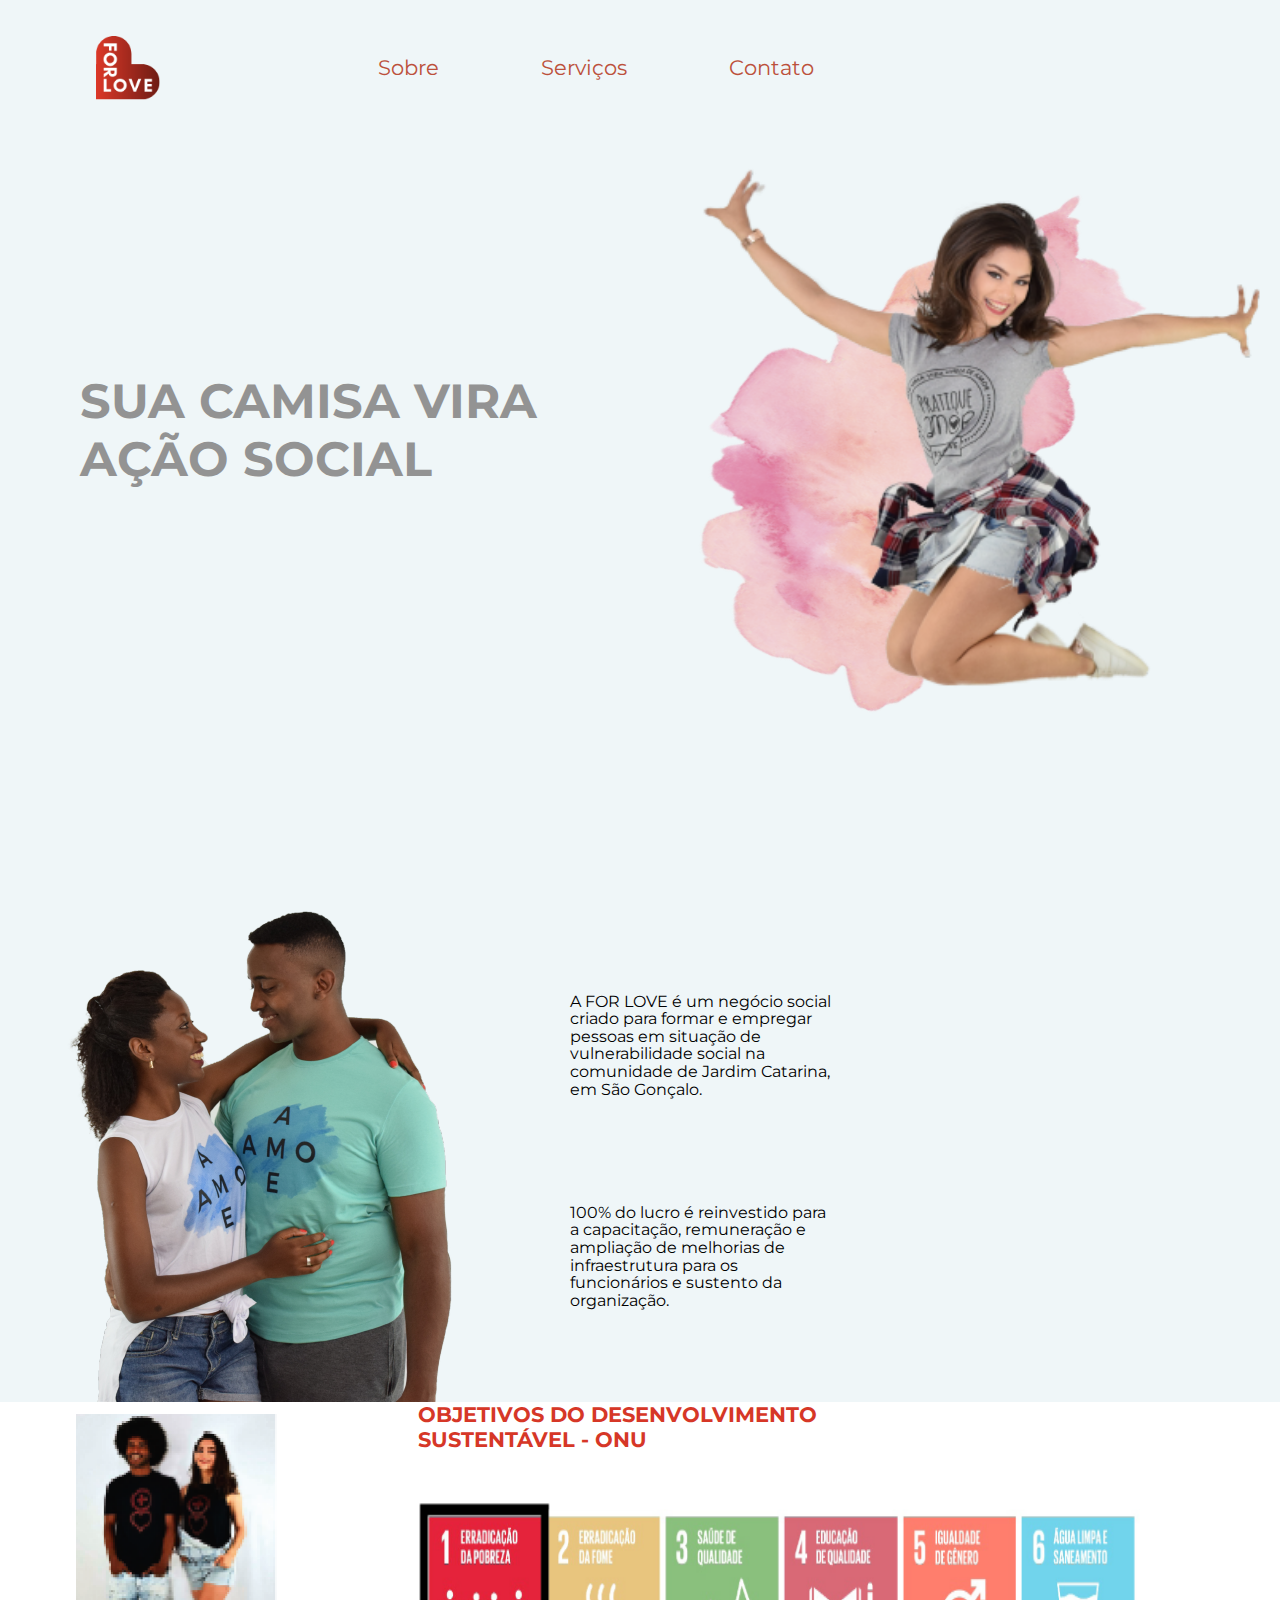
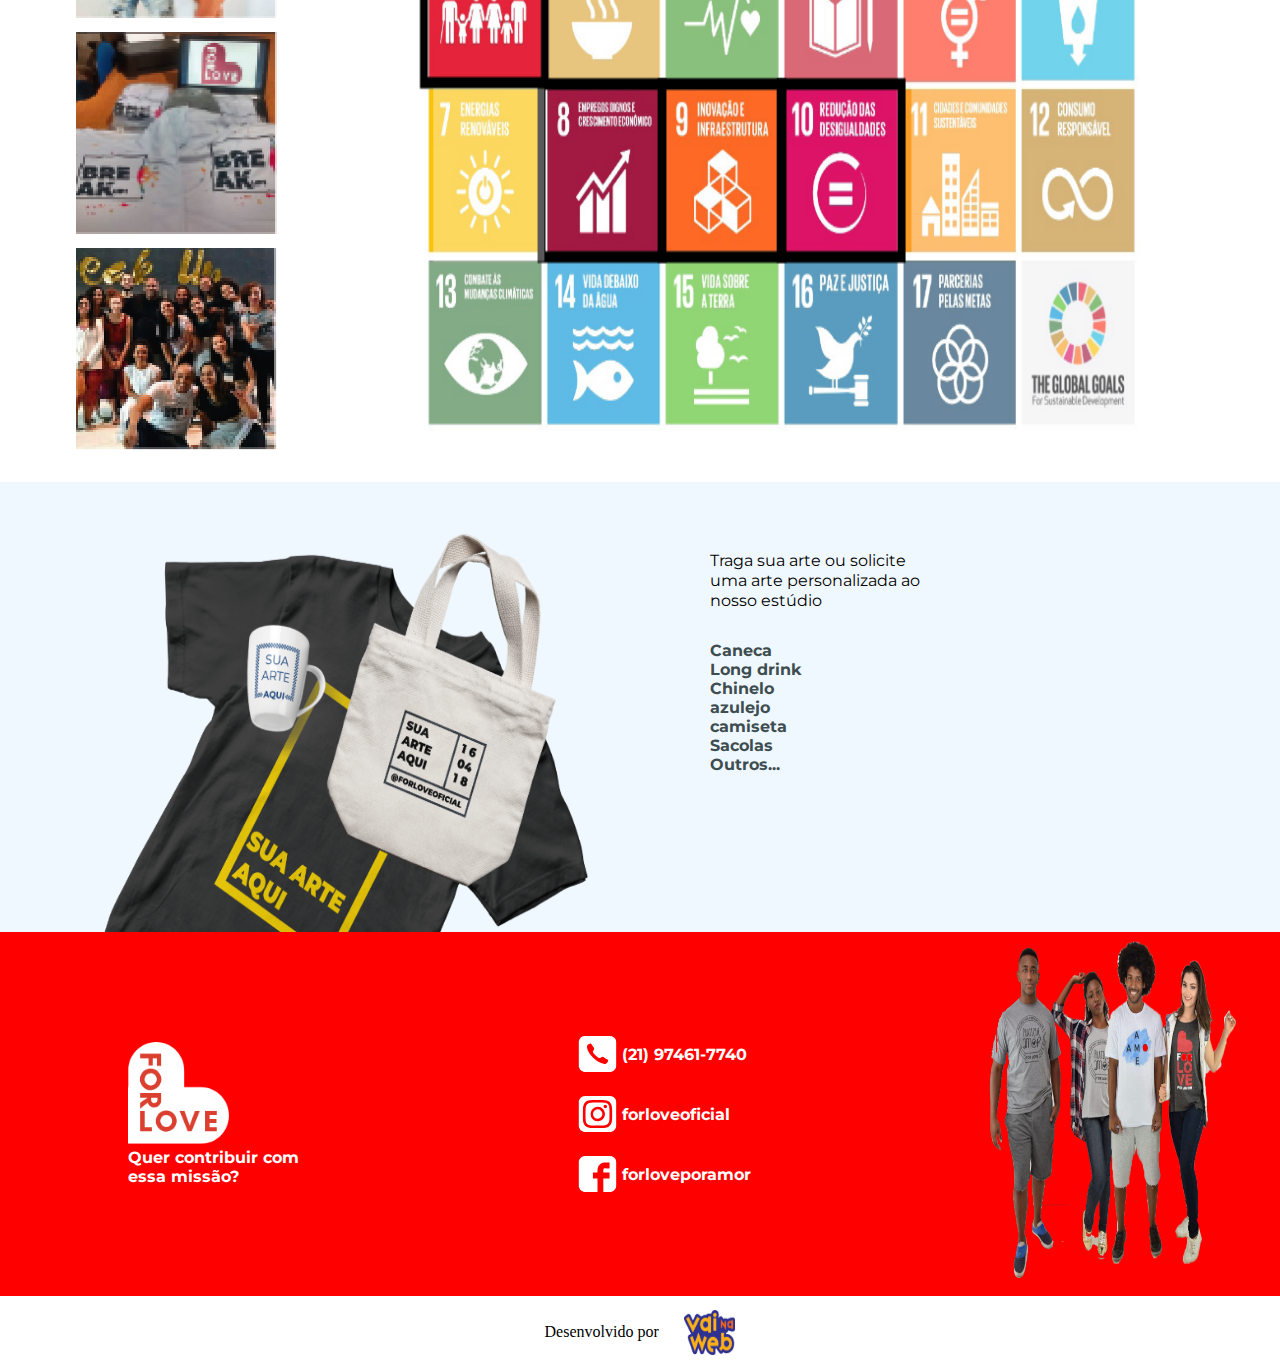
==== commit 1e61c229: "terminando o mobile" ====
--- a/index.html
+++ b/index.html
@@ -24,11 +24,9 @@
 					</ul>
 				</nav>
 			</div>
-			<div class="home">
-				<div class="box-home">
-					<h1 class="home-title">SUA CAMISA VIRA<br> AÇÃO SOCIAL</h1>
-					<img class="home-image" src="./assets/img/pulando.png">
-				</div>
+			<div class="box-home">
+				<h1 class="home-title">SUA CAMISA VIRA<br> AÇÃO SOCIAL</h1>
+				<img class="home-image" src="./assets/img/pulando.png">
 			</div>
 		</header>
 		<main>
--- a/assets/css/style.css
+++ b/assets/css/style.css
@@ -48,8 +48,7 @@
 
 @media (max-width: 768px){
 	.box-img {
-		width: 22vw;
-		
+		width: 22%;
 
 	}
 }
@@ -107,23 +106,23 @@
 }
 
 .menu-item {
-	font-size: 1.62rem;
+	font-size: 1.3rem;
 	display: inline;
 	font-family: 'Montserrat', sans-serif;
 }
 
 @media (max-width: 768px){
-		.menu-item {
+	.menu-item {
 		font-size: 0.75rem;
 
-		}
-	}
-
-.home {
+	}
+}
+
+/*.home {
 	height:85vh;
 	background-image: url("../img/fumaca.png");
 	background-repeat: no-repeat;
-	background-size: 60vw 90vh;
+	background-size: 60% 90%;
 	background-position: right;
 }
 
@@ -133,19 +132,25 @@
 		height: 80vh;
 		display: flex;
 		align-items: flex-end;
-		background-size: 100vw 78vh;
-		
-	}
-}
-
+		background-size: 100% 65%;
+		
+	}
+}
+*/
 .box-home {
+	/*width: 90%;*/
 	display: flex;
 	/*justify-content: center;*/
 	align-items: center;
+	background-image: url("../img/fumaca.png");
+	background-repeat: no-repeat;
+	background-size: 55% 100%;
+	background-position: right;
 }
 
 @media (max-width: 768px){
 	.box-home {
+		background-size: 100% 100%;
 		flex-direction: column-reverse;
 			
 	}
@@ -153,28 +158,31 @@
 
 .home-title {
 	color: #939393;
-	/*margin: 60px;*/
-	font-size: 2.5rem;
+	padding-left: 80px;
+	width: 50%;
+	font-size: 3rem;
 	font-family: 'Montserrat', sans-serif;
 }
 
 @media (max-width: 768px){
 	.home-title {
-		width: 85%;
+		padding-left: 0;
+		width: 92%;
+		height: 8vh;
 		font-size: 2rem;
+		display: flex;
+    	justify-content: center;
 	}
 }
 
 .home-image {
 	width: 50%;
-	height: 80vh;
+    height: 66%;
 }
 
 @media (max-width: 768px){
 	.home-image {
-		width: 90%;
-		height: 50vh;
-
+    	width: 68%;
 	}
 }
 
@@ -182,20 +190,19 @@
 .container-forLove {
 	width: 70%;
 	display: flex;
-	/*background-color: #EFF6F8;*/
 	justify-content: space-around;
 	align-items: center;
 	flex-direction: row-reverse;
 }
 
 @media (max-width: 768px){
-		.container-forLove {
-		width: 100%;
-		height: 140vh;
+	.container-forLove {
+		width: 100%;
+		/*height: 140vh;*/
 		flex-direction: column;
 			
-		}
-	}
+	}
+}
 
 .container-forLove-text {
     width: 30%;
@@ -222,12 +229,12 @@
 }
 
 @media (max-width: 768px){
-		.container-forLove-img {
+	.container-forLove-img {
 		height: 65vh;
 		width: 85%;
 
-		}
-	}
+	}
+}
 
 .image-gallery {
 	padding-left: 5vw;
@@ -239,7 +246,7 @@
 
 @media (max-width: 768px){
 	.image-gallery {
-		margin: 5vw 0;
+		padding-left: 0;
 		width: 100%;
 		flex-direction: column-reverse;
 			
@@ -252,7 +259,7 @@
 
 @media (max-width: 768px){
 	.box-image {
-		margin: 0;
+		/*margin: 0;*/
 		width: 100%;
 		height: 25vh;
 		display: flex;
@@ -275,7 +282,7 @@
 	.box-image-itens {
 		margin: 0;
 		height: 20vh;
-		width: 32%;
+		width: 33%;
 		display: flex;
 		flex-direction: row;
 			
@@ -298,7 +305,7 @@
 
 .reciclagem {
 	width: 74%;
-	color: #FF0040;
+	color: #D63727;
 	font-size: 1.3rem;
 	display: flex;
 	font-family: 'Montserrat', sans-serif;
@@ -320,7 +327,7 @@
 
 @media (max-width: 768px){
 	.imagem4 {
-		height: 30vh;
+		height: 35vh;
 		width: 100%;
 		display: flex;
 		align-items: center;
@@ -337,26 +344,26 @@
 
 @media (max-width: 768px){
 	.contra-text {
-		align-items: center;
-		justify-content: center;
+		height: 80vh;
+		/*align-items: center;*/
+		/*justify-content: center;*/
 		flex-direction: column-reverse;
 			
 	}
 }
 
 .image1 {
-	width: 40vw;
+	width: 45vw;
 	height: 50vh;
 }
 
 @media (max-width: 768px){
 	.image1 {
 		width: 100%;
-		height: 40vh;
-		display: flex;
-		align-items: center;
-
-			
+		height: 50vh;
+		display: flex;
+		/*align-items: center;*/
+	
 	}
 }
 
@@ -371,10 +378,9 @@
 @media (max-width: 768px){
 	.box-art {
 		width: 100%;
-		height: 40vh;
+		/*height: 40vh;*/
 		align-items: center;
-		justify-content: center;
-
+		/*justify-content: center;*/
 	}
 
 }
@@ -386,7 +392,6 @@
 	font-size: 1rem;
 }
 
-
 @media (max-width: 768px){
 	.listas {
 		height: 13vh;
@@ -424,7 +429,7 @@
 	.footer {
 		width: 100%;
 		height: 100vh;
-		flex-direction: column;
+		/*flex-direction: column;*/
 			
 	}
 }
@@ -441,7 +446,8 @@
 @media (max-width: 768px) {
 	.roda-pé {
 		width: 100%;
-		height: 70vh;
+		height: 85vh;
+		flex-direction: column;
 			
 	}
 }
@@ -454,7 +460,7 @@
 @media (max-width: 768px) {
 	.footer-info {
 		margin: 0;
-		height: 80%;
+		height: 35vh;
 		width: 100%;
 		display: flex;
 		align-items: center;
@@ -465,12 +471,12 @@
 }
 
 .footer-image {
-	width: 30%;
+	width: 25%;
 }
 
 @media (max-width: 768px) {
 	.footer-image {
-		width: 40%;
+		width: 35%;
 		height: 20vh;
 		
 	}
@@ -478,7 +484,7 @@
 
 h2 {
 	color: #FFFFFF;
-	width: 75%;
+	width: 50%;
 	font-size: 1rem;
 	font-family: 'Montserrat', sans-serif;
 }
@@ -508,7 +514,7 @@
 	    height: 35%;
 	    align-items: center;
 	    align-self: flex-end;
-	    font-size: 1.3rem;
+	    font-size: 1.2rem;
 		
 	}
 }
@@ -525,8 +531,11 @@
 
 @media (max-width: 768px) {
 	.footers {
-		width: 70%;
-		align-items: center;
+		padding: 0;
+		/*width: 100%;*/
+		/*height: 25vh;*/
+		justify-content: center;
+		/*align-items: center;*/
 		
 	}
 }
@@ -536,23 +545,24 @@
     align-items: center;
 }
 
-@media (max-width: 768px) {
+/*@media (max-width: 768px) {
 	.social {
 		height: 85vh;
 		
 	}
-}
+}*/
 
 .footer-image1 {
-	margin-right: 0.4rem;
-	width: 31%;
-	height: 5vh;
+	width: 12%;
+	height: 4vh;
 	font-weight: bold;
 }
 
 @media (max-width: 768px) {
 	.footer-image1 {
-		height: 85vh;
+		width: 17%;
+		height: 10vh;
+		margin-right: 9px;
 		
 	}
 }
@@ -563,7 +573,7 @@
 }
 
 .figure-footerTime {
-	width: 100%;
+	width: 90%;
 	height: 40vh;
 }
 
@@ -584,7 +594,7 @@
 
 @media (max-width: 768px){
 	.finish {
-		height: 8%;
+		height: 5%;
 		width: 100%;
 
 	}
@@ -600,9 +610,9 @@
 }
 
 @media (max-width: 768px){
-	.wnw {
-		height: 50%;
-		width: 13%;
+	.vnw {
+		height: 4vh;
+		width: 10%;
 		margin-left: 10px;
 		
 	}
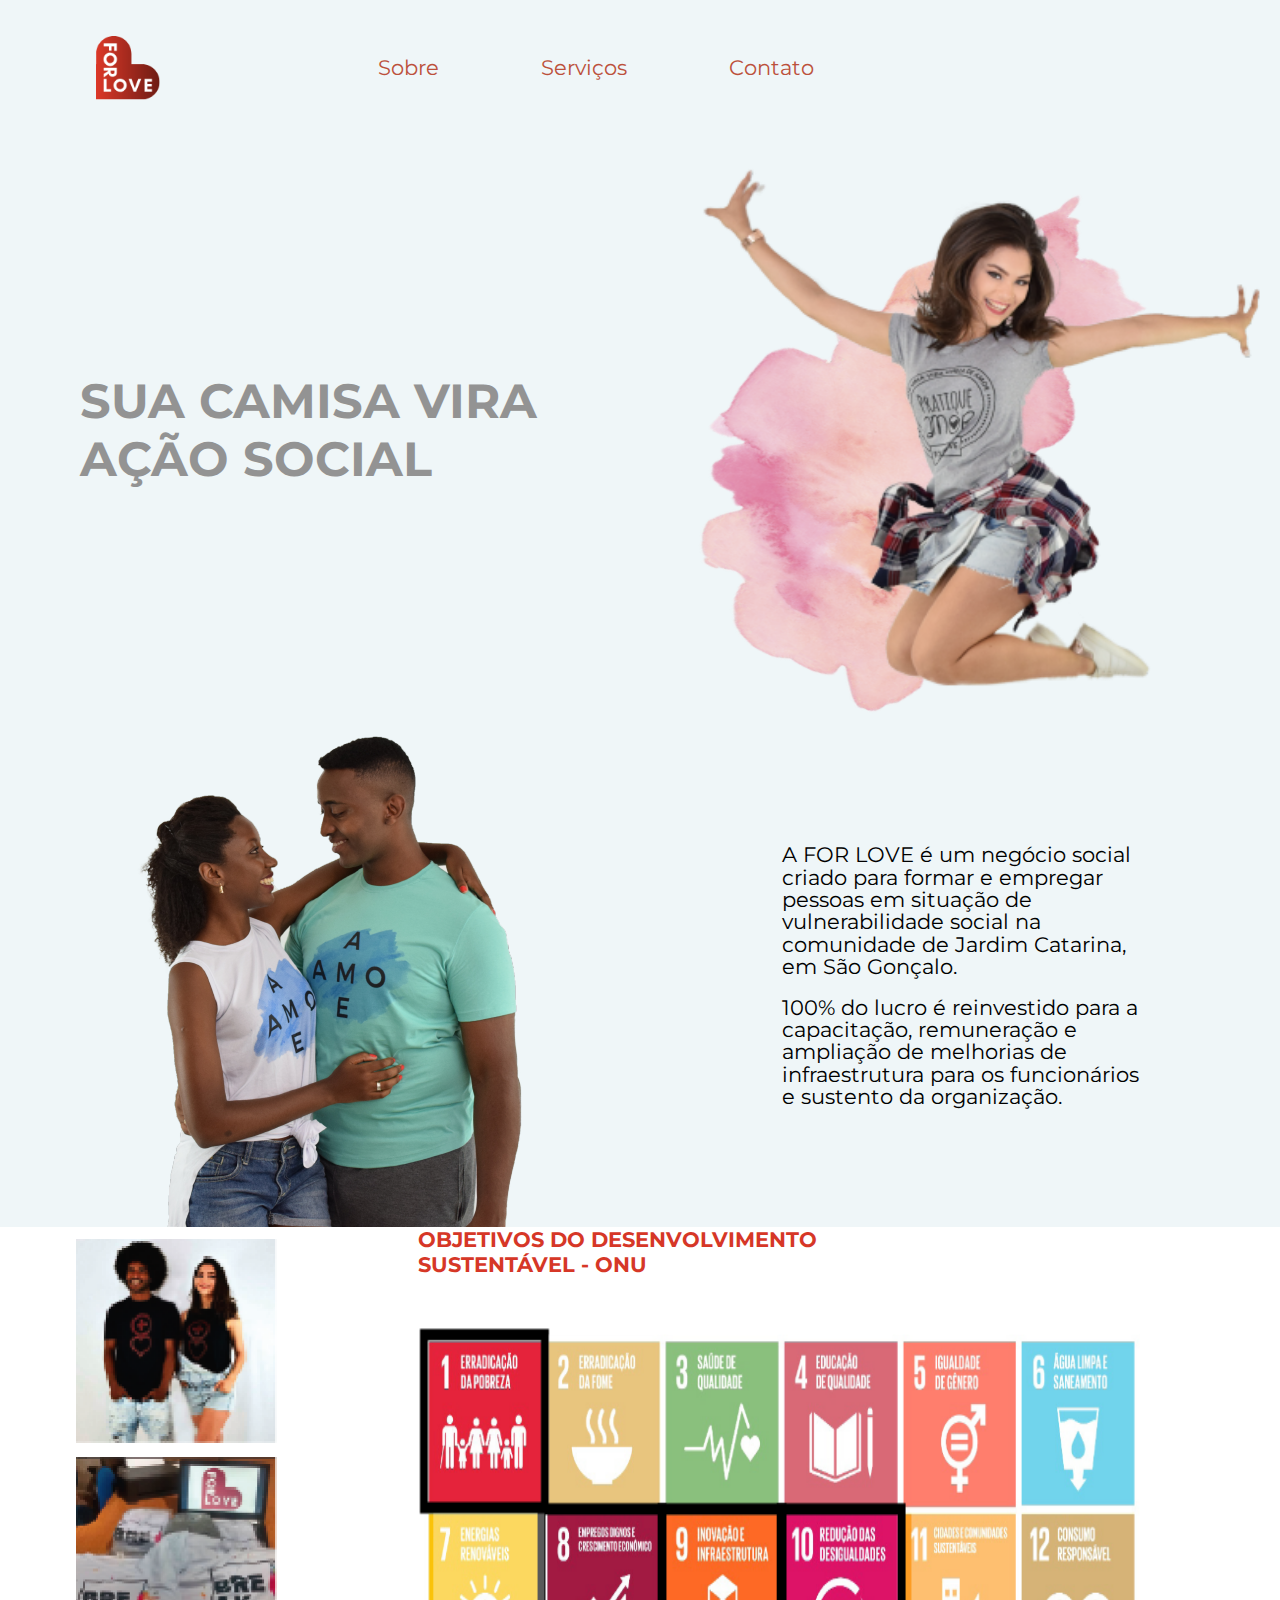
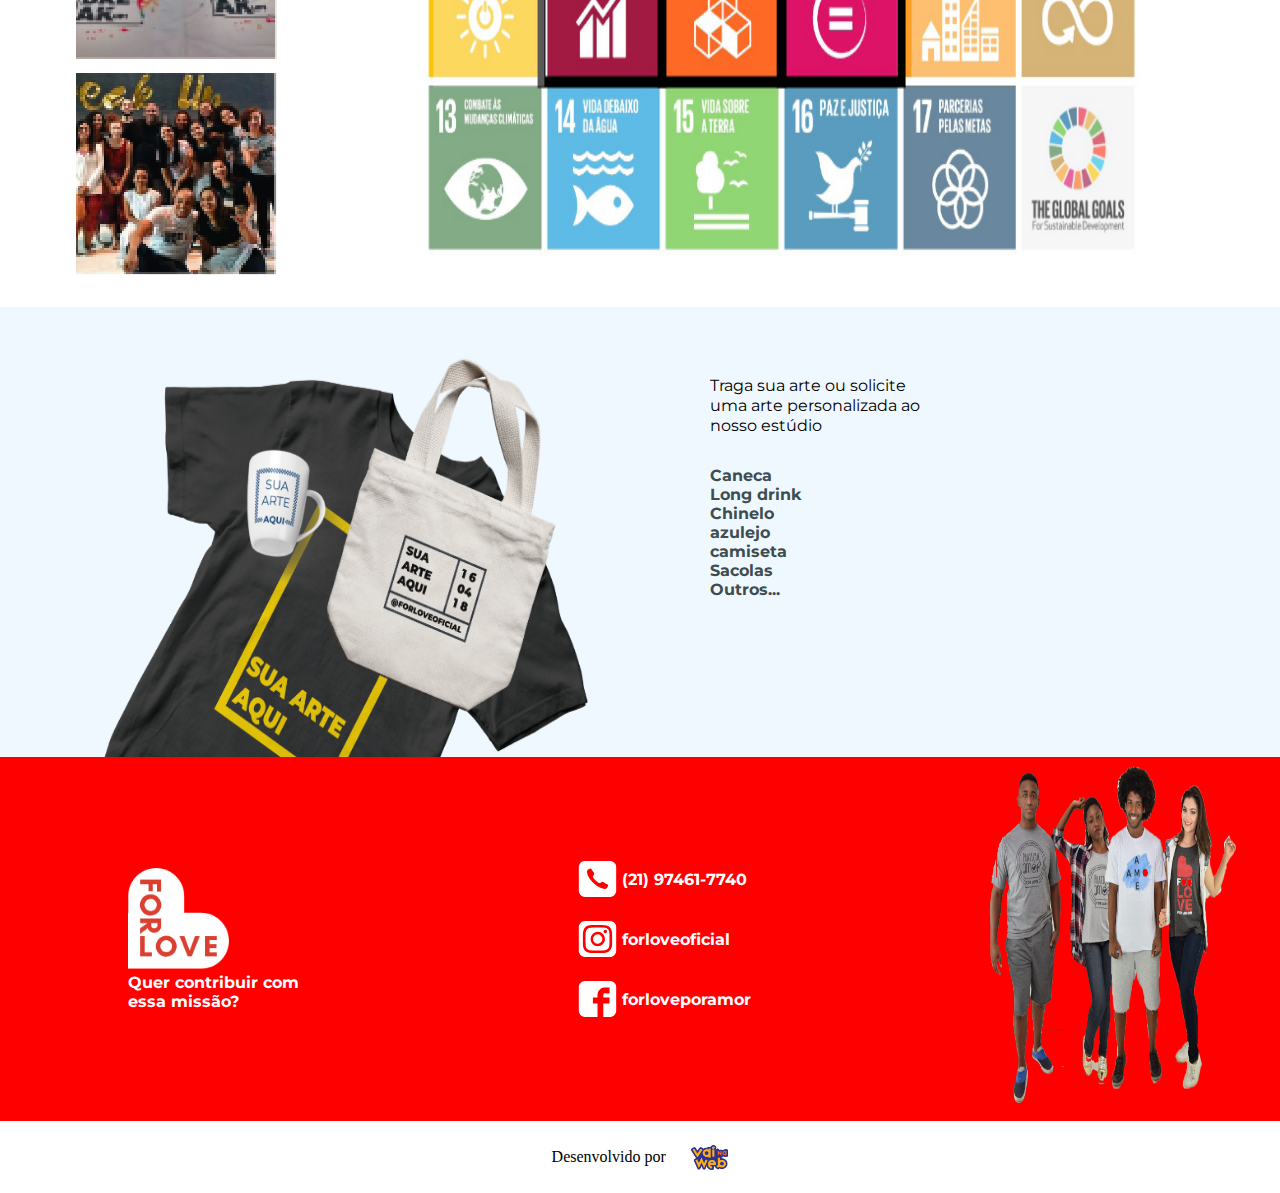
==== commit 0448b256: "finish" ====
--- a/index.html
+++ b/index.html
@@ -24,17 +24,17 @@
 					</ul>
 				</nav>
 			</div>
-			<div class="box-home">
+		</header>
+		<main>
+			<section class="box-home">
 				<h1 class="home-title">SUA CAMISA VIRA<br> AÇÃO SOCIAL</h1>
 				<img class="home-image" src="./assets/img/pulando.png">
-			</div>
-		</header>
-		<main>
+			</section>
 				<section class="container-forLove">
 						<div class="container-forLove-text">
-							<p>A FOR LOVE é um negócio social criado para formar e empregar pessoas em situação de vulnerabilidade social na comunidade de Jardim Catarina, em São Gonçalo.</p>
+							<p class="container-forLove-p">A FOR LOVE é um negócio social criado para formar e empregar pessoas em situação de vulnerabilidade social na comunidade de Jardim Catarina, em São Gonçalo.</p>
 							<br>
-							<p>100% do lucro é reinvestido para a capacitação, remuneração e ampliação de melhorias de infraestrutura para os funcionários e sustento da organização.</p>
+							<p class="container-forLove-p">100% do lucro é reinvestido para a capacitação, remuneração e ampliação de melhorias de infraestrutura para os funcionários e sustento da organização.</p>
 						</div>
 					<img class="container-forLove-img" src="./assets/img/abracado.png">
 				</section>
--- a/assets/css/style.css
+++ b/assets/css/style.css
@@ -1,9 +1,5 @@
 * {
 	margin: 0;
-}
-
-header {
-   
 }
 
 body {
@@ -17,11 +13,9 @@
 	justify-content: center;
 }
 
-/*Novo*/
-
 .header {
 	width: 100%;
-	height: 100vh;
+	height: auto;
 }
 
 .wrapper-menu {
@@ -31,12 +25,12 @@
 
 }
 
-	@media (max-width: 768px){
-		.wrapper-menu {
+@media (max-width: 768px){
+	.wrapper-menu {
 		background-color: #FFFFFF;
 		
-		}
-	}
+	}
+}
 
 .box-img {
     width: 15%;
@@ -118,29 +112,8 @@
 	}
 }
 
-/*.home {
-	height:85vh;
-	background-image: url("../img/fumaca.png");
-	background-repeat: no-repeat;
-	background-size: 60% 90%;
-	background-position: right;
-}
-
-@media (max-width: 768px){
-	.home {
-		width: 100%;
-		height: 80vh;
-		display: flex;
-		align-items: flex-end;
-		background-size: 100% 65%;
-		
-	}
-}
-*/
 .box-home {
-	/*width: 90%;*/
-	display: flex;
-	/*justify-content: center;*/
+	display: flex;
 	align-items: center;
 	background-image: url("../img/fumaca.png");
 	background-repeat: no-repeat;
@@ -150,9 +123,10 @@
 
 @media (max-width: 768px){
 	.box-home {
-		background-size: 100% 100%;
-		flex-direction: column-reverse;
-			
+		margin-bottom: 15%;
+		background-size: 100% 70%;
+		flex-direction: column-reverse;	
+		background-position: top;	
 	}
 }
 
@@ -167,8 +141,7 @@
 @media (max-width: 768px){
 	.home-title {
 		padding-left: 0;
-		width: 92%;
-		height: 8vh;
+		width: 98%;
 		font-size: 2rem;
 		display: flex;
     	justify-content: center;
@@ -186,9 +159,7 @@
 	}
 }
 
-/* Antigo*/
 .container-forLove {
-	width: 70%;
 	display: flex;
 	justify-content: space-around;
 	align-items: center;
@@ -198,48 +169,45 @@
 @media (max-width: 768px){
 	.container-forLove {
 		width: 100%;
-		/*height: 140vh;*/
 		flex-direction: column;
 			
 	}
 }
 
 .container-forLove-text {
-    width: 30%;
-    height: 45vh;
-    line-height: 1.1rem;
+    width: 29%;
+    height: 45%;
     display: flex;
     align-items: center;
     flex-direction: column;
     justify-content: space-evenly;
-    font-family: 'Montserrat', sans-serif;
-}
-
-@media (max-width: 768px){
-		.container-forLove-text {
-		height: 65vh;
+    
+}
+
+@media (max-width: 768px){
+	.container-forLove-text {
+		height: 65%;
 		width: 75%;
 		line-height: 2.3rem;
 
-		}
-	}
-
-p {
-	font-size: 1rem;
+	}
+}
+
+.container-forLove-p {
+	font-size: 1.3rem;
+	font-family: 'Montserrat', sans-serif;
+    line-height: 1.4rem;
 }
 
 @media (max-width: 768px){
 	.container-forLove-img {
-		height: 65vh;
-		width: 85%;
-
+		width: 60%;
 	}
 }
 
 .image-gallery {
 	padding-left: 5vw;
 	background-color: #FFFFFF;
-	/*width: 100%;*/
 	display: flex;
 	flex-direction: row;
 }
@@ -253,13 +221,8 @@
 	}
 }
 
-.box-image {
-
-}
-
 @media (max-width: 768px){
 	.box-image {
-		/*margin: 0;*/
 		width: 100%;
 		height: 25vh;
 		display: flex;
@@ -281,7 +244,7 @@
 @media (max-width: 768px){
 	.box-image-itens {
 		margin: 0;
-		height: 20vh;
+		height: 8rem;
 		width: 33%;
 		display: flex;
 		flex-direction: row;
@@ -295,12 +258,6 @@
 	flex-direction: column;
 	justify-content: center;
 	align-items: center;
-}
-@media (max-width: 768px){
-	.paragrafy-img {
-		/*flex-direction: column;*/
-			
-	}
 }
 
 .reciclagem {
@@ -327,7 +284,7 @@
 
 @media (max-width: 768px){
 	.imagem4 {
-		height: 35vh;
+		height: 30%;
 		width: 100%;
 		display: flex;
 		align-items: center;
@@ -345,8 +302,6 @@
 @media (max-width: 768px){
 	.contra-text {
 		height: 80vh;
-		/*align-items: center;*/
-		/*justify-content: center;*/
 		flex-direction: column-reverse;
 			
 	}
@@ -362,7 +317,6 @@
 		width: 100%;
 		height: 50vh;
 		display: flex;
-		/*align-items: center;*/
 	
 	}
 }
@@ -378,9 +332,7 @@
 @media (max-width: 768px){
 	.box-art {
 		width: 100%;
-		/*height: 40vh;*/
 		align-items: center;
-		/*justify-content: center;*/
 	}
 
 }
@@ -428,15 +380,11 @@
 @media (max-width: 768px) {
 	.footer {
 		width: 100%;
-		height: 100vh;
-		/*flex-direction: column;*/
 			
 	}
 }
 
 .roda-pé {
-/*	height: 100%;
-	width: 80vw;*/
 	display: flex;
 	align-items: center;
 	justify-content: space-around;
@@ -460,7 +408,7 @@
 @media (max-width: 768px) {
 	.footer-info {
 		margin: 0;
-		height: 35vh;
+		height: 40%;
 		width: 100%;
 		display: flex;
 		align-items: center;
@@ -476,9 +424,8 @@
 
 @media (max-width: 768px) {
 	.footer-image {
-		width: 35%;
-		height: 20vh;
-		
+		width: 20%;
+    	height: 75%;
 	}
 }
 
@@ -532,10 +479,8 @@
 @media (max-width: 768px) {
 	.footers {
 		padding: 0;
-		/*width: 100%;*/
-		/*height: 25vh;*/
 		justify-content: center;
-		/*align-items: center;*/
+		
 		
 	}
 }
@@ -544,13 +489,6 @@
 	display: flex;
     align-items: center;
 }
-
-/*@media (max-width: 768px) {
-	.social {
-		height: 85vh;
-		
-	}
-}*/
 
 .footer-image1 {
 	width: 12%;
@@ -567,11 +505,6 @@
 	}
 }
 
-.figure-footer {
-	/*width: 45%;
-	height: 10%;*/
-}
-
 .figure-footerTime {
 	width: 90%;
 	height: 40vh;
@@ -591,29 +524,11 @@
 	align-items: center;
 	background-color: #FFFFFF;
 }
-
-@media (max-width: 768px){
-	.finish {
-		height: 5%;
-		width: 100%;
-
-	}
-}
-
 .finish-paragrafy {
 	padding-right: 2vw;
 }
 
 .vnw {
-	width: 4vw;
-    height: 5vh;
-}
-
-@media (max-width: 768px){
-	.vnw {
-		height: 4vh;
-		width: 10%;
-		margin-left: 10px;
-		
-	}
+	width: 37px;
+    height: 25px;
 }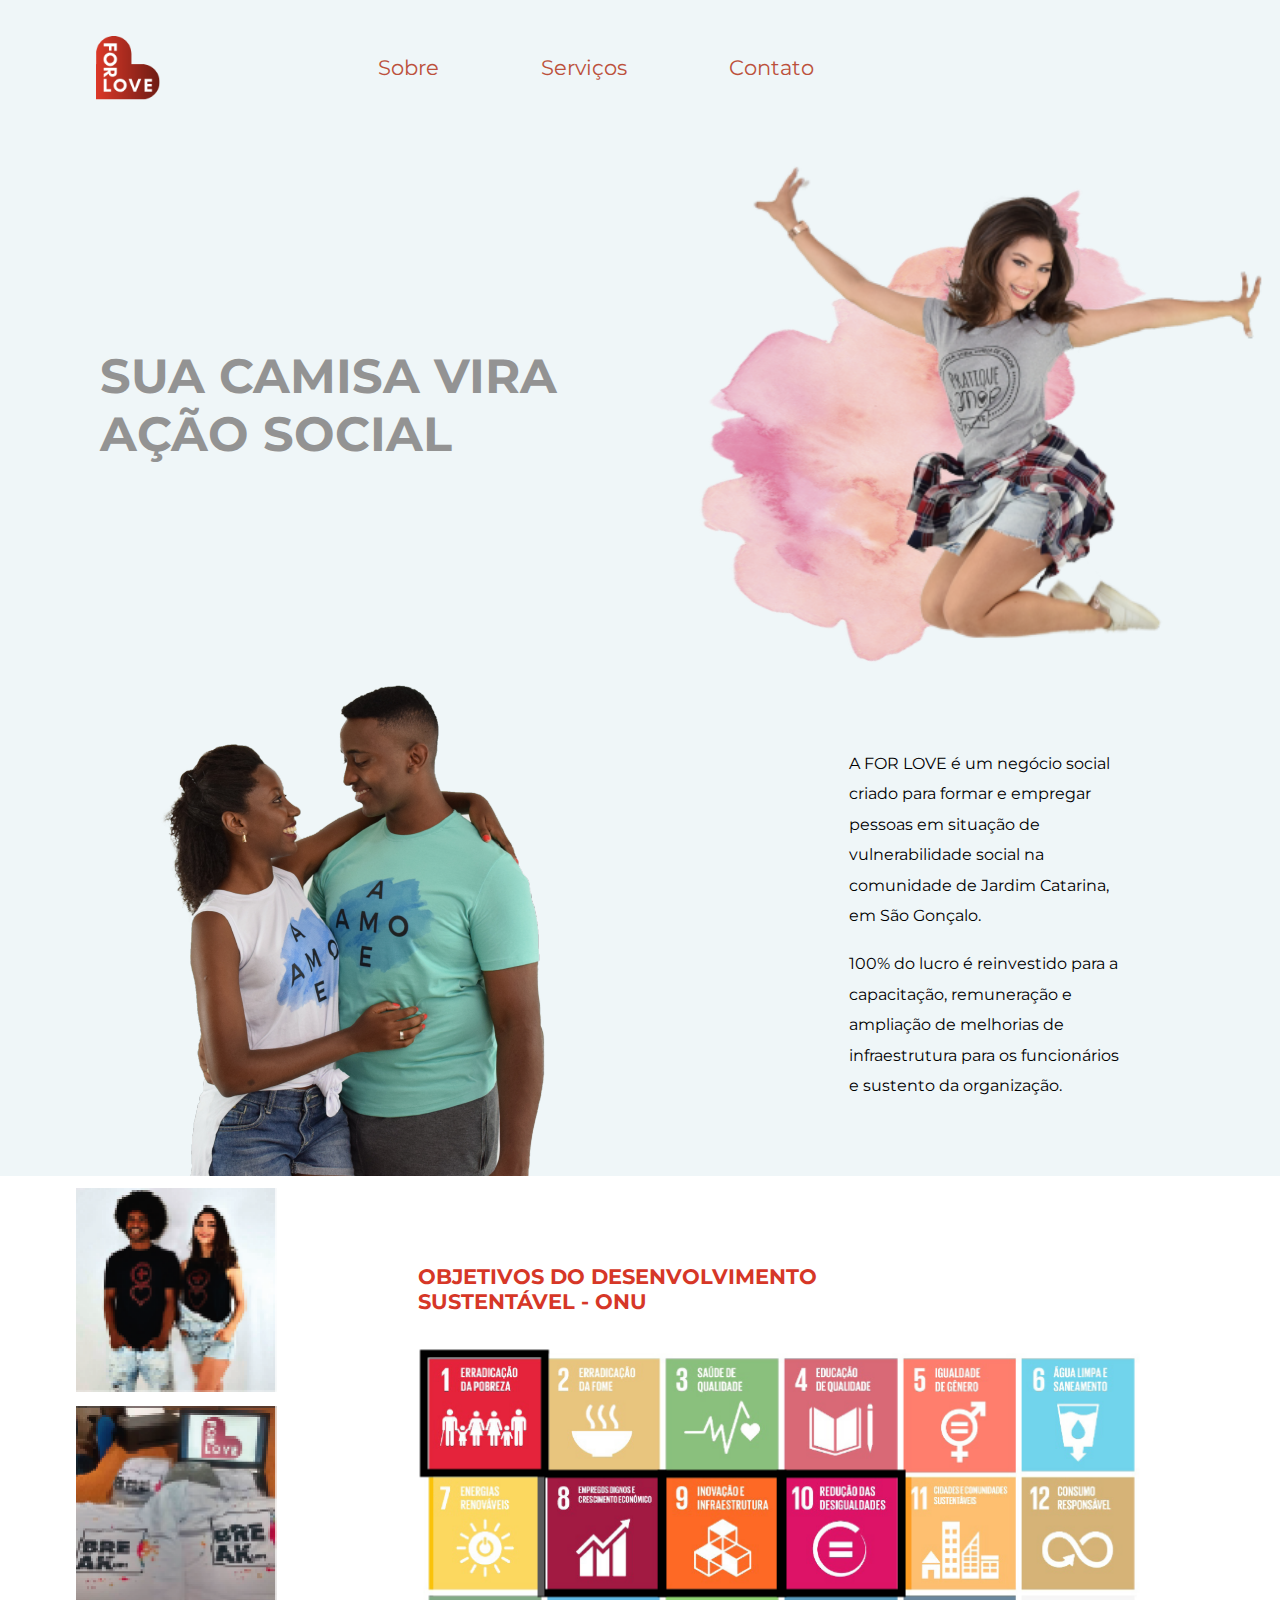
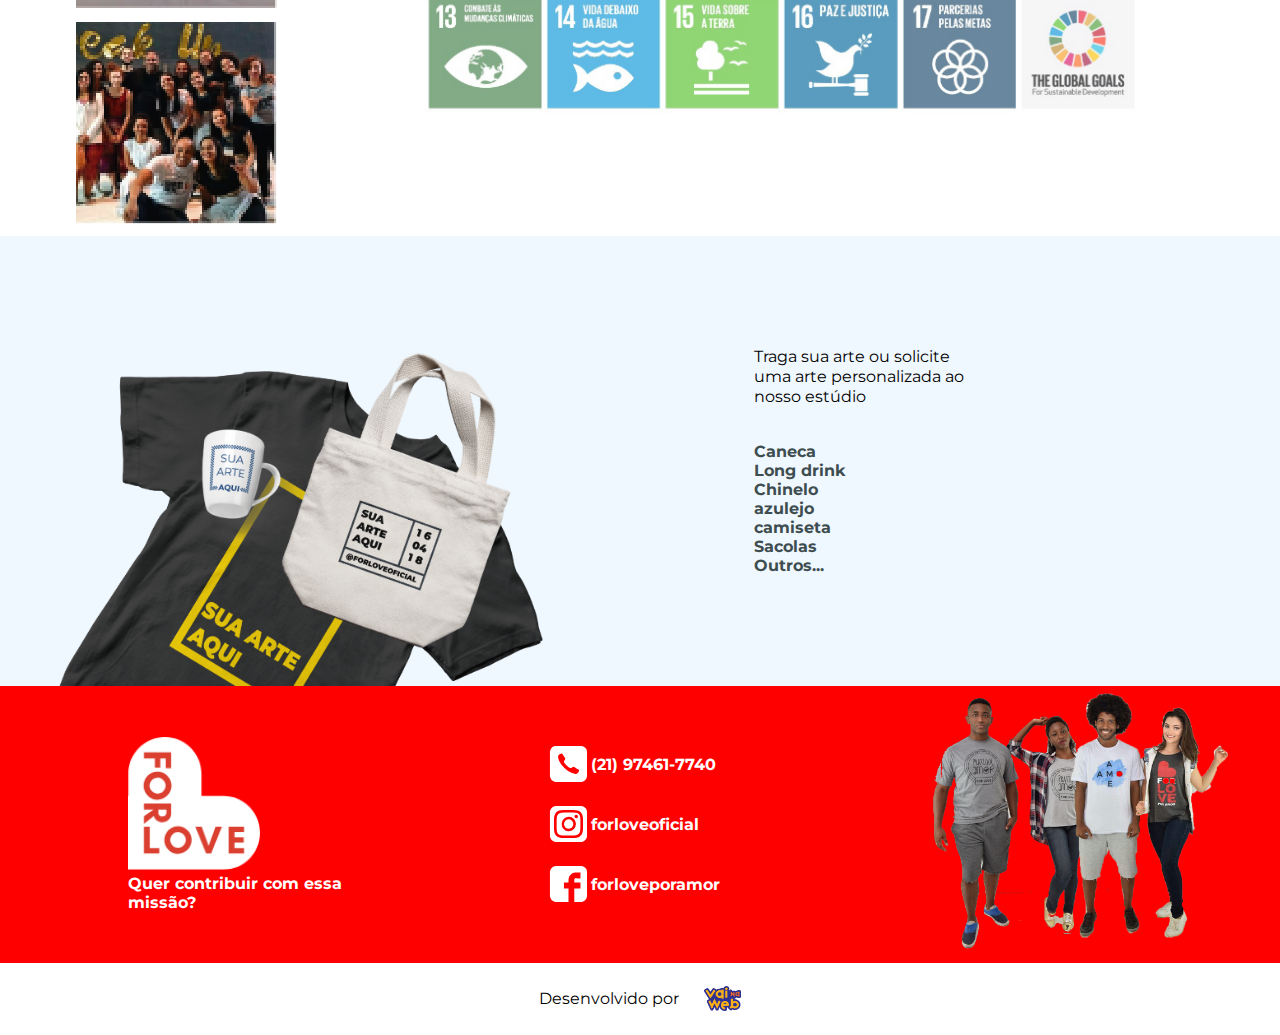
==== commit a5772564: "conclusão do projeto, com o uso do link" ====
--- a/index.html
+++ b/index.html
@@ -18,19 +18,19 @@
 				</figure>
 				<nav class="menu">
 					<ul class="menu-list">
-						<li class="menu-item"><a href="">Sobre</a></li>
-						<li class="menu-item"><a href="">Serviços</a></li>
-						<li class="menu-item"><a href="">Contato</a></li>
+						<li class="menu-item"><a href="#container-forLove">Sobre</a></li>
+						<li class="menu-item"><a href="#contra-text">Serviços</a></li>
+						<li class="menu-item"><a href="#info-contato">Contato</a></li>
 					</ul>
 				</nav>
 			</div>
 		</header>
 		<main>
-			<section class="box-home">
+			<section class="box-home" >
 				<h1 class="home-title">SUA CAMISA VIRA<br> AÇÃO SOCIAL</h1>
 				<img class="home-image" src="./assets/img/pulando.png">
 			</section>
-				<section class="container-forLove">
+				<section id="container-forLove">
 						<div class="container-forLove-text">
 							<p class="container-forLove-p">A FOR LOVE é um negócio social criado para formar e empregar pessoas em situação de vulnerabilidade social na comunidade de Jardim Catarina, em São Gonçalo.</p>
 							<br>
@@ -50,7 +50,7 @@
 				</div>
 		 </section>
 		</main>
-			<div class="contra-text">
+			<div id="contra-text">
 				<figure>
 				<img class="image1" src="./assets/img/blusa-mobile.png">
 				</figure>
@@ -73,7 +73,7 @@
 					<img class="footer-image" src="./assets/img/logobranca.png">
 					<h2>Quer contribuir com essa missão?</h2>
 				</div>
-				<div class="info-contato">
+				<div id="info-contato">
 					<ul class="footers">
 						<li class="social"><img class="footer-image1" src="./assets/img/telefone.svg">(21) 97461-7740</li>
 						<li class="social"><img class="footer-image1" src="./assets/img/instagram.svg">forloveoficial</li>
--- a/assets/css/style.css
+++ b/assets/css/style.css
@@ -22,13 +22,11 @@
 	width: 100%;
 	height: 15vh;
 	display: flex;
-
 }
 
 @media (max-width: 768px){
 	.wrapper-menu {
-		background-color: #FFFFFF;
-		
+		background-color: #FFFFFF;	
 	}
 }
 
@@ -37,27 +35,22 @@
     display: flex;
     justify-content: center;
     align-items: center;
-
 }
 
 @media (max-width: 768px){
 	.box-img {
 		width: 22%;
-
 	}
 }
 
 .menu-image {
 	margin-left: 5vw;
 	width: 5vw;
-
 }
 
 @media (max-width: 768px){
 	.menu-image {
 		width: 13vw;
-		height: 7vh;
-
 	}
 }
 
@@ -73,7 +66,6 @@
 		padding: 0;
 		width: 70%;
 		background-color: #FFFFFF;
-
 	}
 }
 
@@ -88,7 +80,6 @@
 	.menu-list {
 		width: 100%;
 		justify-content: space-between;
-
 	}
 }
 
@@ -108,7 +99,6 @@
 @media (max-width: 768px){
 	.menu-item {
 		font-size: 0.75rem;
-
 	}
 }
 
@@ -132,8 +122,8 @@
 
 .home-title {
 	color: #939393;
-	padding-left: 80px;
-	width: 50%;
+	padding-left: 100px;
+	width: 75%;
 	font-size: 3rem;
 	font-family: 'Montserrat', sans-serif;
 }
@@ -149,8 +139,7 @@
 }
 
 .home-image {
-	width: 50%;
-    height: 66%;
+	width: 65%;
 }
 
 @media (max-width: 768px){
@@ -159,7 +148,7 @@
 	}
 }
 
-.container-forLove {
+#container-forLove {
 	display: flex;
 	justify-content: space-around;
 	align-items: center;
@@ -167,41 +156,36 @@
 }
 
 @media (max-width: 768px){
-	.container-forLove {
-		width: 100%;
-		flex-direction: column;
-			
+	#container-forLove {
+		width: 100%;
+		flex-direction: column;		
 	}
 }
 
 .container-forLove-text {
-    width: 29%;
-    height: 45%;
+    width: 22%;
     display: flex;
     align-items: center;
     flex-direction: column;
-    justify-content: space-evenly;
-    
+    justify-content: space-evenly;   
 }
 
 @media (max-width: 768px){
 	.container-forLove-text {
-		height: 65%;
-		width: 75%;
+		width: 80%;
 		line-height: 2.3rem;
-
 	}
 }
 
 .container-forLove-p {
-	font-size: 1.3rem;
-	font-family: 'Montserrat', sans-serif;
-    line-height: 1.4rem;
+	font-size: medium;
+	font-family: 'Montserrat', sans-serif;
+    line-height: 1.9rem;
 }
 
 @media (max-width: 768px){
 	.container-forLove-img {
-		width: 60%;
+		width: 80%;
 	}
 }
 
@@ -216,8 +200,7 @@
 	.image-gallery {
 		padding-left: 0;
 		width: 100%;
-		flex-direction: column-reverse;
-			
+		flex-direction: column-reverse;		
 	}
 }
 
@@ -227,8 +210,7 @@
 		height: 25vh;
 		display: flex;
 		justify-content: space-between;
-		align-items: center;
-			
+		align-items: center;	
 	}
 }
 
@@ -247,8 +229,7 @@
 		height: 8rem;
 		width: 33%;
 		display: flex;
-		flex-direction: row;
-			
+		flex-direction: row;	
 	}
 }
 
@@ -258,6 +239,12 @@
 	flex-direction: column;
 	justify-content: center;
 	align-items: center;
+}
+
+@media (max-width: 768px){
+		.paragrafy-img {
+			min-height: 55vh;
+	}
 }
 
 .reciclagem {
@@ -271,58 +258,52 @@
 @media (max-width: 768px){
 	.reciclagem {
 		width: 77%;
-		height: 20vh;
-		align-items: center;
-			
 	}
 }
 
 .imagem4 {
 	width: 80%;
-	height: 70vh;
 }
 
 @media (max-width: 768px){
 	.imagem4 {
-		height: 30%;
-		width: 100%;
-		display: flex;
-		align-items: center;
-			
-	}
-}
-
-.contra-text {
-	height: 50vh;
+		/*height: 30%;*/
+		width: 100%;
+		display: flex;
+		align-items: center;	
+	}
+}
+
+#contra-text {
+	position: relative;
 	background-color: #F0F8FF;
 	display: flex;
-	justify-content: space-around;
-}
-
-@media (max-width: 768px){
-	.contra-text {
+	justify-content: space-between;
+}
+
+@media (max-width: 768px){
+	#contra-text {
 		height: 80vh;
-		flex-direction: column-reverse;
-			
+		flex-direction: column-reverse;	
 	}
 }
 
 .image1 {
 	width: 45vw;
-	height: 50vh;
+	position: absolute;
+	bottom: 0;
+	left: 0;
 }
 
 @media (max-width: 768px){
 	.image1 {
 		width: 100%;
-		height: 50vh;
-		display: flex;
-	
+		display: flex;
 	}
 }
 
 .box-art {
-    height: 40vh;
+	min-height: 50vh;
 	display: flex;
     flex-direction: column;
     justify-content: center;
@@ -334,22 +315,20 @@
 		width: 100%;
 		align-items: center;
 	}
-
 }
 
 .listas {
 	width: 40%;
-	height: 25%;
+	height: 21%;
 	line-height: 1.25rem;
 	font-size: 1rem;
 }
 
 @media (max-width: 768px){
 	.listas {
-		height: 13vh;
-		width: 60%;
+		height: 15vh;
+		width: 62%;
 		color: #3E4D4F;
-
 	}
 }
 
@@ -362,11 +341,9 @@
 
 @media (max-width: 768px){
 	.lista {
-		height: 15vh;
 		width: 60%;
 		display: flex;
-		flex-direction: column;
-			
+		flex-direction: column;	
 	}
 }
 
@@ -379,8 +356,7 @@
 
 @media (max-width: 768px) {
 	.footer {
-		width: 100%;
-			
+		width: 100%;	
 	}
 }
 
@@ -394,9 +370,8 @@
 @media (max-width: 768px) {
 	.roda-pé {
 		width: 100%;
-		height: 85vh;
-		flex-direction: column;
-			
+		height: 90vh;
+		flex-direction: column;		
 	}
 }
 
@@ -413,25 +388,23 @@
 		display: flex;
 		align-items: center;
 		flex-direction: column;
-		justify-content: space-evenly;
-		
+		justify-content: space-evenly;	
 	}
 }
 
 .footer-image {
-	width: 25%;
+	width: 35%;
 }
 
 @media (max-width: 768px) {
 	.footer-image {
-		width: 20%;
-    	height: 75%;
+		width: 40%;
 	}
 }
 
 h2 {
 	color: #FFFFFF;
-	width: 50%;
+	width: 70%;
 	font-size: 1rem;
 	font-family: 'Montserrat', sans-serif;
 }
@@ -439,13 +412,12 @@
 @media (max-width: 768px) {
 	h2 {
 		width: 80%;
-		font-size: 1.5rem;
-		text-align: center;
-		
-	}
-}
-
-.info-contato {
+		font-size: 1.3rem;
+		text-align: center;	
+	}
+}
+
+#info-contato {
 	width: 50%;
 	height: 20vh;
 	color: #FFFFFF;
@@ -456,13 +428,12 @@
 }
 
 @media (max-width: 768px){
-	.info-contato {
+	#info-contato {
 		width: 100%;
 	    height: 35%;
 	    align-items: center;
 	    align-self: flex-end;
-	    font-size: 1.2rem;
-		
+	    font-size: 1.2rem;	
 	}
 }
 
@@ -479,9 +450,7 @@
 @media (max-width: 768px) {
 	.footers {
 		padding: 0;
-		justify-content: center;
-		
-		
+		justify-content: center;	
 	}
 }
 
@@ -501,19 +470,16 @@
 		width: 17%;
 		height: 10vh;
 		margin-right: 9px;
-		
 	}
 }
 
 .figure-footerTime {
 	width: 90%;
-	height: 40vh;
 }
 
 @media (max-width: 768px){
 	.figure-footerTime {
 		display: none;
-
 	}
 }
 
@@ -524,8 +490,10 @@
 	align-items: center;
 	background-color: #FFFFFF;
 }
+
 .finish-paragrafy {
 	padding-right: 2vw;
+	font-family: 'Montserrat', sans-serif;
 }
 
 .vnw {
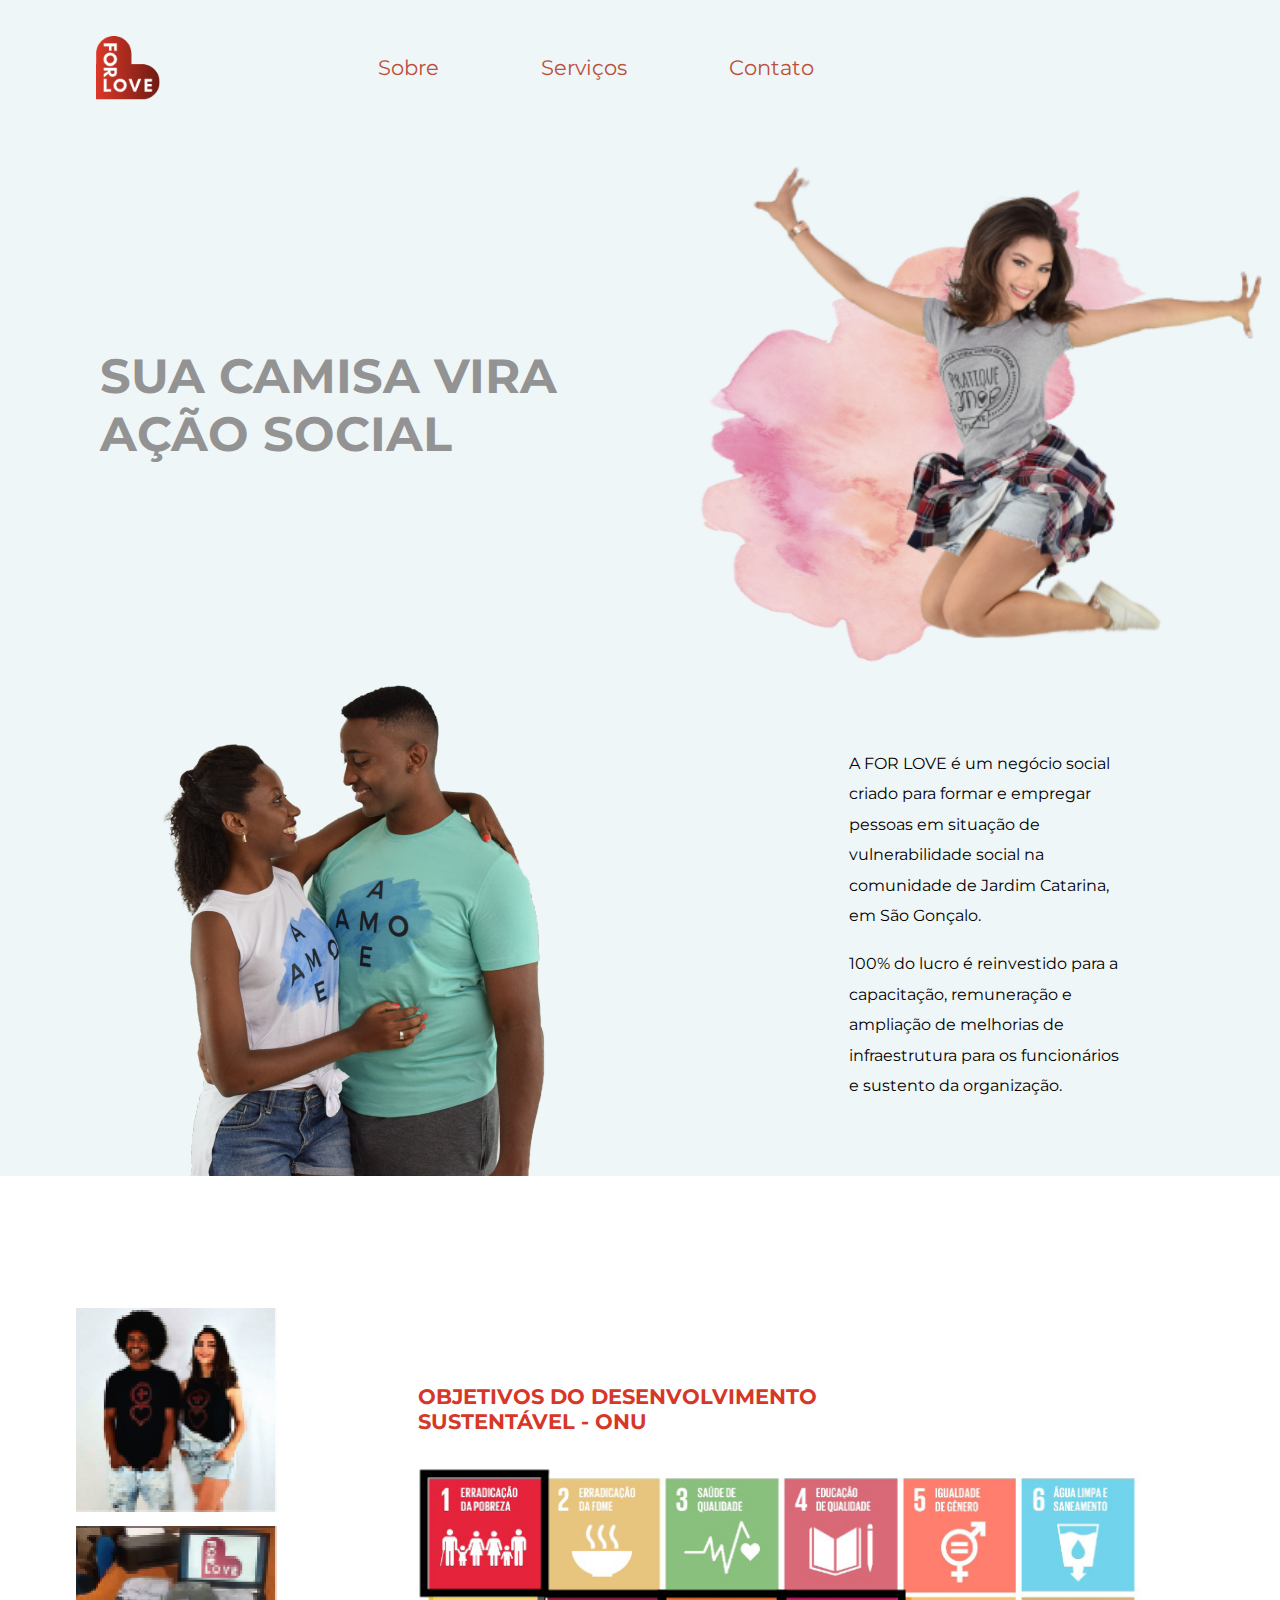
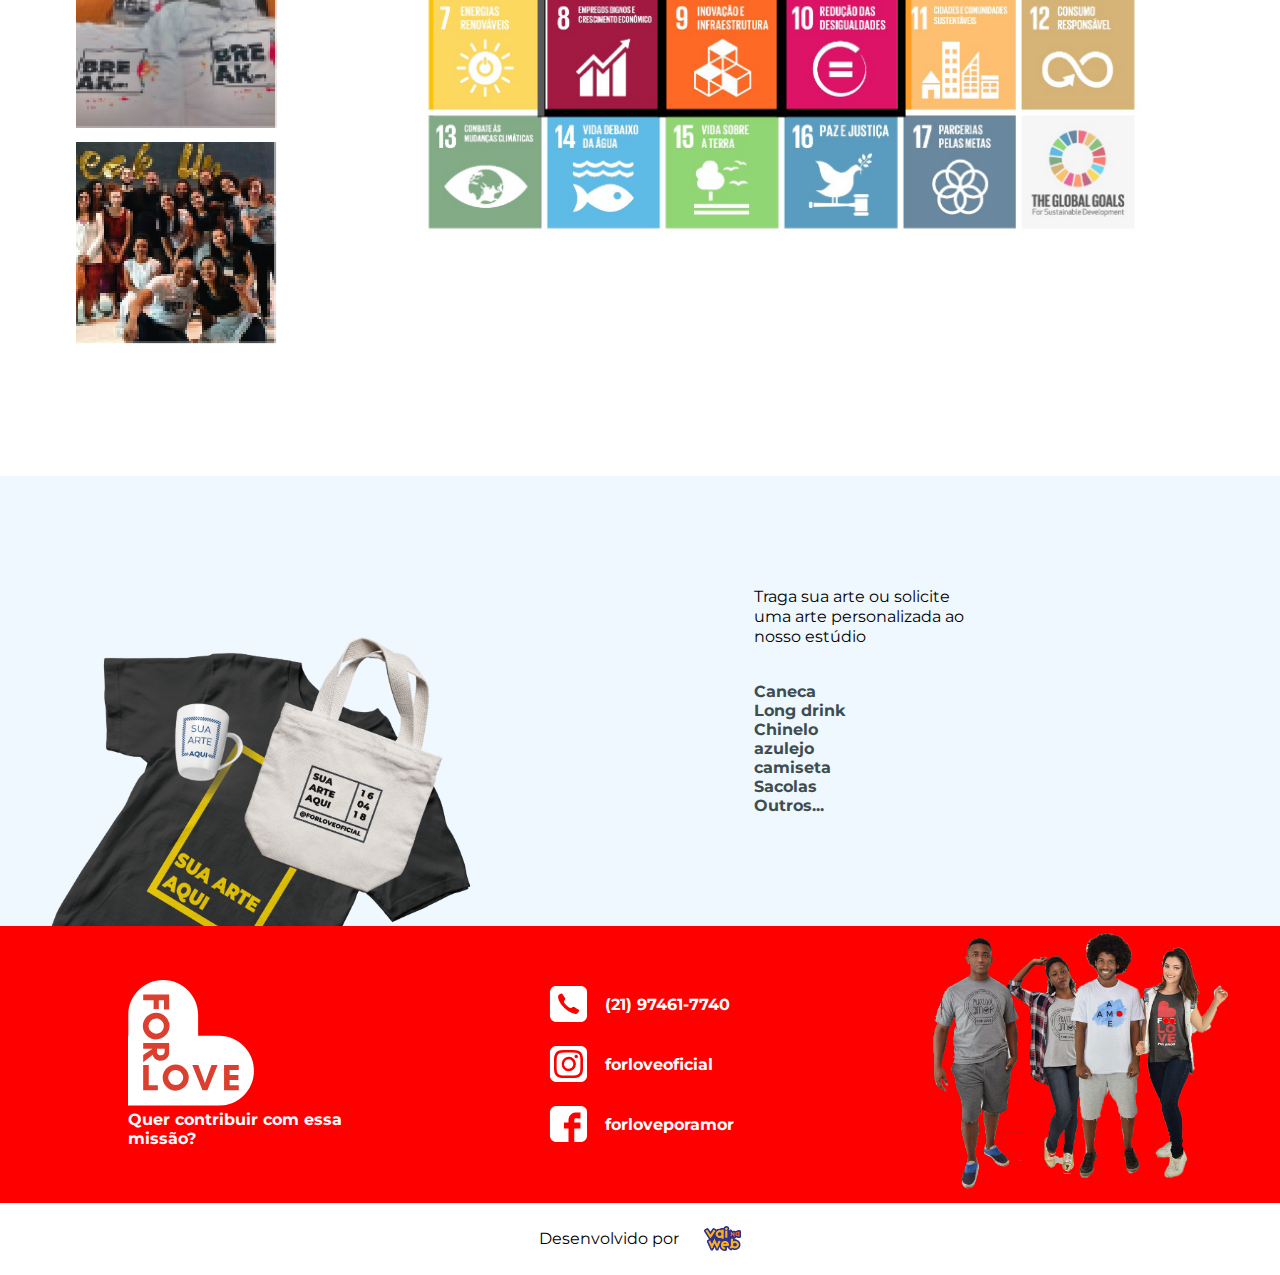
==== commit 519800fb: "renomeando class" ====
--- a/index.html
+++ b/index.html
@@ -11,16 +11,16 @@
 		<title>For Love</title>
 	</head>
 	<body>
-		<header class="header">
-			<div class="wrapper-menu">
-				<figure class="box-img">
+		<header>
+			<div class="apresentacao">
+				<figure class="menu">
 					<img class="menu-image" src="./assets/img/Grupo 5.png">
 				</figure>
-				<nav class="menu">
+				<nav class="menu-informacao">
 					<ul class="menu-list">
-						<li class="menu-item"><a href="#container-forLove">Sobre</a></li>
-						<li class="menu-item"><a href="#contra-text">Serviços</a></li>
-						<li class="menu-item"><a href="#info-contato">Contato</a></li>
+						<li class="menu-item"><a href="#sobre">Sobre</a></li>
+						<li class="menu-item"><a href="#produto">Serviços</a></li>
+						<li class="menu-item"><a href="#contato-links">Contato</a></li>
 					</ul>
 				</nav>
 			</div>
@@ -30,7 +30,7 @@
 				<h1 class="home-title">SUA CAMISA VIRA<br> AÇÃO SOCIAL</h1>
 				<img class="home-image" src="./assets/img/pulando.png">
 			</section>
-				<section id="container-forLove">
+				<section id="sobre">
 						<div class="container-forLove-text">
 							<p class="container-forLove-p">A FOR LOVE é um negócio social criado para formar e empregar pessoas em situação de vulnerabilidade social na comunidade de Jardim Catarina, em São Gonçalo.</p>
 							<br>
@@ -38,7 +38,7 @@
 						</div>
 					<img class="container-forLove-img" src="./assets/img/abracado.png">
 				</section>
-			<section class="image-gallery">
+			<section class="ods">
 				<div class="box-image">
 					<img class="box-image-itens" src="./assets/img/casal.png">
 					<img class="box-image-itens" src="./assets/img/roupa.png">
@@ -50,7 +50,7 @@
 				</div>
 		 </section>
 		</main>
-			<div id="contra-text">
+			<div id="produto">
 				<figure>
 				<img class="image1" src="./assets/img/blusa-mobile.png">
 				</figure>
@@ -67,26 +67,33 @@
 					</ul>
 			</div>
 			</div>
-		<footer class="footer">
-			<div class="roda-pé">
-				<div class="footer-info">
-					<img class="footer-image" src="./assets/img/logobranca.png">
+		<footer class="contato">
+			<div class="contato-container">
+				<div class="contato-descricao">
+					<img src="./assets/img/logobranca.png">
 					<h2>Quer contribuir com essa missão?</h2>
 				</div>
-				<div id="info-contato">
-					<ul class="footers">
-						<li class="social"><img class="footer-image1" src="./assets/img/telefone.svg">(21) 97461-7740</li>
-						<li class="social"><img class="footer-image1" src="./assets/img/instagram.svg">forloveoficial</li>
-						<li class="social"><img class="footer-image1" src="./assets/img/facebook.svg">forloveporamor</li>
+				<div id="contato-links">
+					<ul class="contato-links-lista">
+						<li class="contato-links-lista-item">
+							<img class="contato-links-image" src="./assets/img/telefone.svg">
+							(21) 97461-7740
+						</li>
+						<li class="contato-links-lista-item">
+							<img class="contato-links-image" src="./assets/img/instagram.svg">forloveoficial
+						</li>
+						<li class="contato-links-lista-item">
+							<img class="contato-links-image" src="./assets/img/facebook.svg">forloveporamor
+						</li>
 					</ul>
 				</div>
-					<figure class="figure-footer">
-						<img class="figure-footerTime" src="./assets/img/time.png">
-					</figure>
-				</div>
-			<div class="finish">
-				<p class="finish-paragrafy">Desenvolvido por</p>
-				<img class="vnw" src="./assets/img/vnw.png">
+				<figure>
+					<img class="contato-image" src="./assets/img/time.png">
+				</figure>
+			</div>
+			<div class="contato-vnw">
+				<p class="contato-vnw-paragraph">Desenvolvido por</p>
+				<img class="contato-vnw-image" src="./assets/img/vnw.png">
 			</div>
 		</footer>
 	</body>
--- a/assets/css/style.css
+++ b/assets/css/style.css
@@ -13,24 +13,19 @@
 	justify-content: center;
 }
 
-.header {
-	width: 100%;
-	height: auto;
-}
-
-.wrapper-menu {
+.apresentacao {
 	width: 100%;
 	height: 15vh;
 	display: flex;
 }
 
 @media (max-width: 768px){
-	.wrapper-menu {
+	.apresentacao {
 		background-color: #FFFFFF;	
 	}
 }
 
-.box-img {
+.menu {
     width: 15%;
     display: flex;
     justify-content: center;
@@ -38,7 +33,7 @@
 }
 
 @media (max-width: 768px){
-	.box-img {
+	.menu {
 		width: 22%;
 	}
 }
@@ -48,21 +43,18 @@
 	width: 5vw;
 }
 
-@media (max-width: 768px){
+@media (max-width: 640px){
 	.menu-image {
 		width: 13vw;
 	}
 }
 
-.menu {
+.menu-informacao {
     width: 60%;
-    height: 15vh;
-	display: flex;
-    align-items: center;
-}
-
-@media (max-width: 768px) {
-	.menu {
+}
+
+@media (max-width: 768px) {
+	.menu-informacao {
 		padding: 0;
 		width: 70%;
 		background-color: #FFFFFF;
@@ -148,7 +140,7 @@
 	}
 }
 
-#container-forLove {
+#sobre {
 	display: flex;
 	justify-content: space-around;
 	align-items: center;
@@ -156,7 +148,7 @@
 }
 
 @media (max-width: 768px){
-	#container-forLove {
+	#sobre {
 		width: 100%;
 		flex-direction: column;		
 	}
@@ -189,16 +181,19 @@
 	}
 }
 
-.image-gallery {
+.ods {
 	padding-left: 5vw;
+	min-height: 100vh;
 	background-color: #FFFFFF;
 	display: flex;
+	align-items: center;
 	flex-direction: row;
 }
 
 @media (max-width: 768px){
-	.image-gallery {
+	.ods {
 		padding-left: 0;
+		min-height: 70vh;
 		width: 100%;
 		flex-direction: column-reverse;		
 	}
@@ -207,7 +202,6 @@
 @media (max-width: 768px){
 	.box-image {
 		width: 100%;
-		height: 25vh;
 		display: flex;
 		justify-content: space-between;
 		align-items: center;	
@@ -217,7 +211,6 @@
 .box-image-itens {
 	margin: 12px;
 	width: 12.56rem;
-	height: 12.75rem;
 	display: flex;
 	flex-direction: column;
 	justify-content: space-around;
@@ -226,10 +219,14 @@
 @media (max-width: 768px){
 	.box-image-itens {
 		margin: 0;
-		height: 8rem;
-		width: 33%;
 		display: flex;
 		flex-direction: row;	
+	}
+}
+
+@media (max-width: 640px){
+	.box-image-itens {
+		width: 33%;	
 	}
 }
 
@@ -251,13 +248,14 @@
 	width: 74%;
 	color: #D63727;
 	font-size: 1.3rem;
-	display: flex;
 	font-family: 'Montserrat', sans-serif;
 }
 
 @media (max-width: 768px){
 	.reciclagem {
+		margin-top: 2rem;
 		width: 77%;
+		text-align: left;
 	}
 }
 
@@ -267,14 +265,13 @@
 
 @media (max-width: 768px){
 	.imagem4 {
-		/*height: 30%;*/
 		width: 100%;
 		display: flex;
 		align-items: center;	
 	}
 }
 
-#contra-text {
+#produto {
 	position: relative;
 	background-color: #F0F8FF;
 	display: flex;
@@ -282,14 +279,14 @@
 }
 
 @media (max-width: 768px){
-	#contra-text {
-		height: 80vh;
+	#produto {
+		height: 90vh;
 		flex-direction: column-reverse;	
 	}
 }
 
 .image1 {
-	width: 45vw;
+	width: 39vw;
 	position: absolute;
 	bottom: 0;
 	left: 0;
@@ -297,8 +294,13 @@
 
 @media (max-width: 768px){
 	.image1 {
-		width: 100%;
-		display: flex;
+		width: 60%;
+	}
+}
+
+@media (max-width: 640px){
+	.image1 {
+		width: 100%;
 	}
 }
 
@@ -347,7 +349,7 @@
 	}
 }
 
-.footer {
+.contato {
 	width: 100%;
 	display: flex;
 	background-color: red;
@@ -355,12 +357,12 @@
 }
 
 @media (max-width: 768px) {
-	.footer {
+	.contato {
 		width: 100%;	
 	}
 }
 
-.roda-pé {
+.contato-container {
 	display: flex;
 	align-items: center;
 	justify-content: space-around;
@@ -368,20 +370,20 @@
 }
 
 @media (max-width: 768px) {
-	.roda-pé {
+	.contato-container {
 		width: 100%;
 		height: 90vh;
 		flex-direction: column;		
 	}
 }
 
-.footer-info {
+.contato-descricao {
 	margin-left: 10vw;
 	width: 45%;
 }
 
 @media (max-width: 768px) {
-	.footer-info {
+	.contato-descricao {
 		margin: 0;
 		height: 40%;
 		width: 100%;
@@ -389,16 +391,6 @@
 		align-items: center;
 		flex-direction: column;
 		justify-content: space-evenly;	
-	}
-}
-
-.footer-image {
-	width: 35%;
-}
-
-@media (max-width: 768px) {
-	.footer-image {
-		width: 40%;
 	}
 }
 
@@ -417,7 +409,7 @@
 	}
 }
 
-#info-contato {
+#contato-links {
 	width: 50%;
 	height: 20vh;
 	color: #FFFFFF;
@@ -428,7 +420,7 @@
 }
 
 @media (max-width: 768px){
-	#info-contato {
+	#contato-links {
 		width: 100%;
 	    height: 35%;
 	    align-items: center;
@@ -437,7 +429,7 @@
 	}
 }
 
-.footers {
+.contato-links-lista {
 	height: 100%;
 	color: #FFFFFF;
 	display: flex;
@@ -448,42 +440,43 @@
 }
 
 @media (max-width: 768px) {
-	.footers {
+	.contato-links-lista {
 		padding: 0;
 		justify-content: center;	
 	}
 }
 
-.social {
+.contato-links-lista-item {
 	display: flex;
     align-items: center;
 }
 
-.footer-image1 {
+.contato-links-image {
 	width: 12%;
 	height: 4vh;
 	font-weight: bold;
-}
-
-@media (max-width: 768px) {
-	.footer-image1 {
+	margin-right: 0.85rem
+}
+
+@media (max-width: 768px) {
+	.contato-links-image {
 		width: 17%;
 		height: 10vh;
 		margin-right: 9px;
 	}
 }
 
-.figure-footerTime {
+.contato-image {
 	width: 90%;
 }
 
 @media (max-width: 768px){
-	.figure-footerTime {
+	.contato-image {
 		display: none;
 	}
 }
 
-.finish {
+.contato-vnw {
 	height: 8vh;
 	display: flex;
 	justify-content: center;
@@ -491,12 +484,12 @@
 	background-color: #FFFFFF;
 }
 
-.finish-paragrafy {
+.contato-vnw-paragraph {
 	padding-right: 2vw;
 	font-family: 'Montserrat', sans-serif;
 }
 
-.vnw {
+.contato-vnw-image {
 	width: 37px;
     height: 25px;
 }